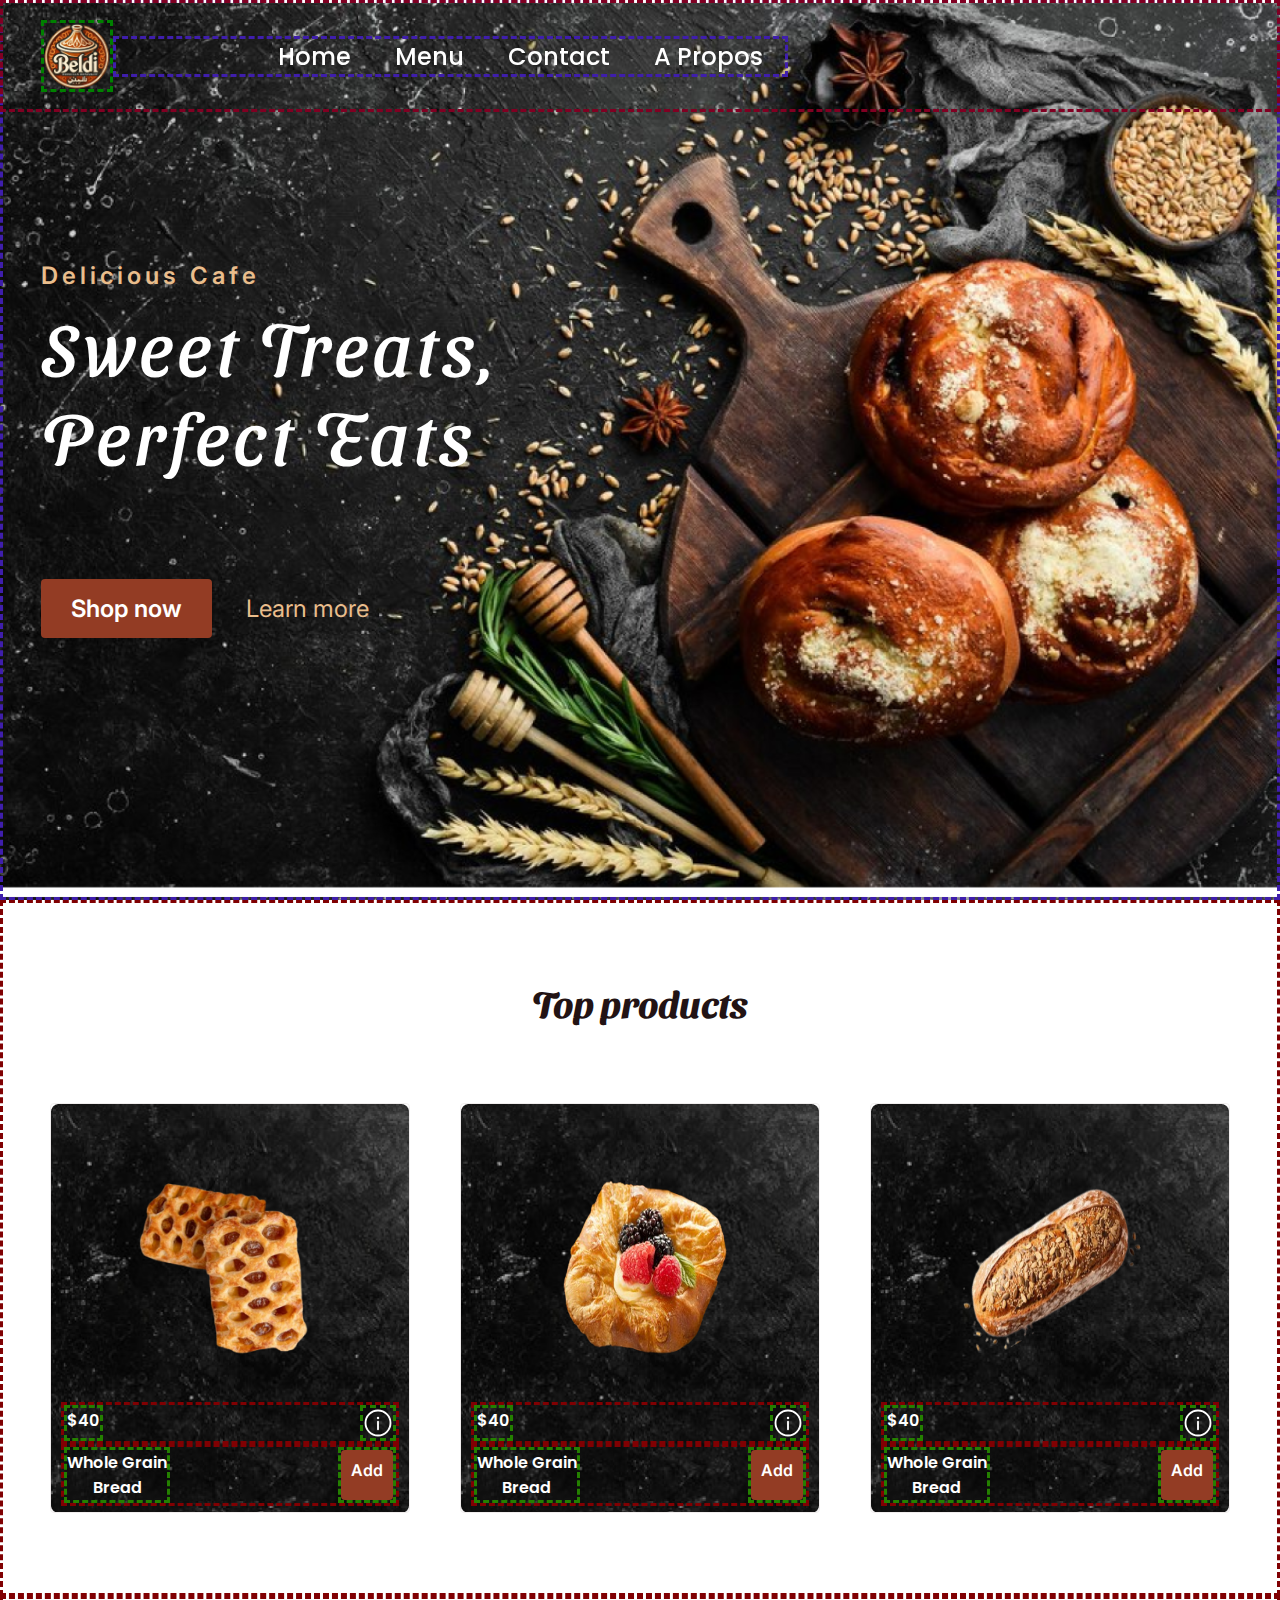
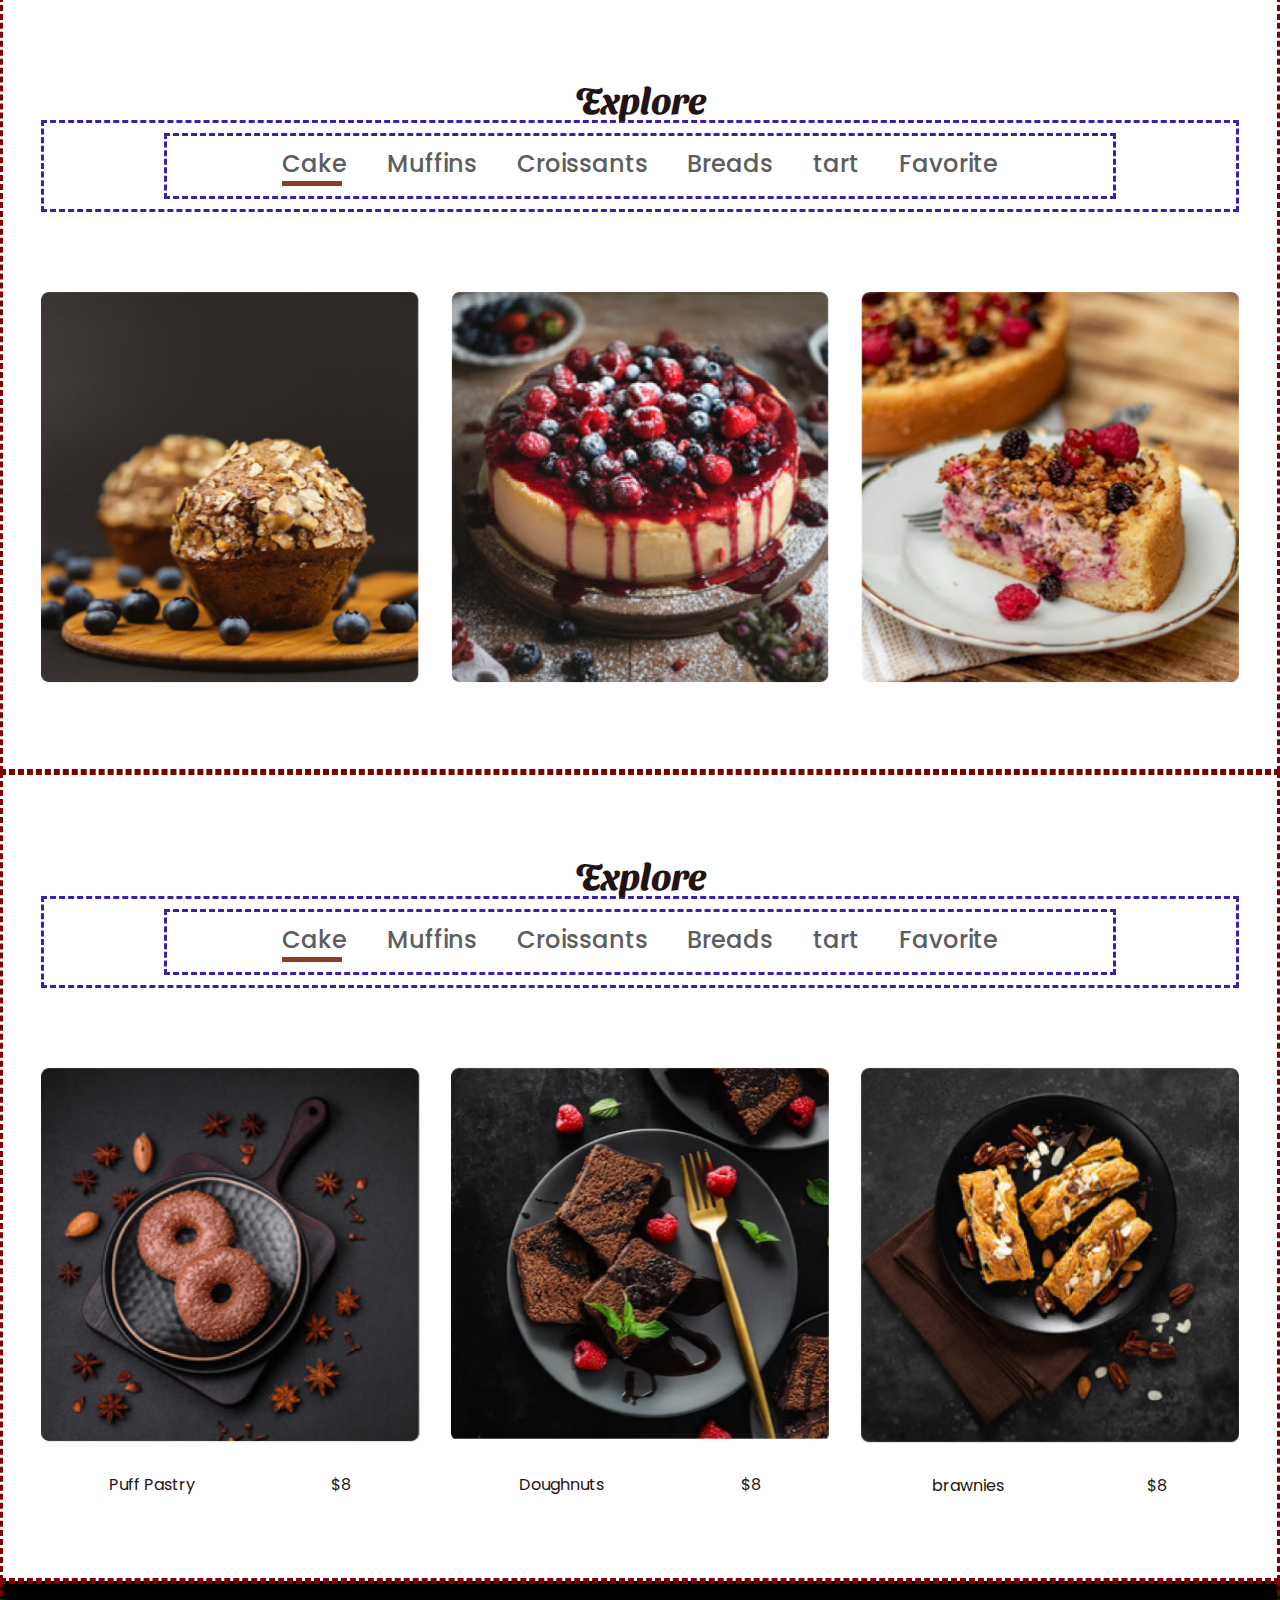
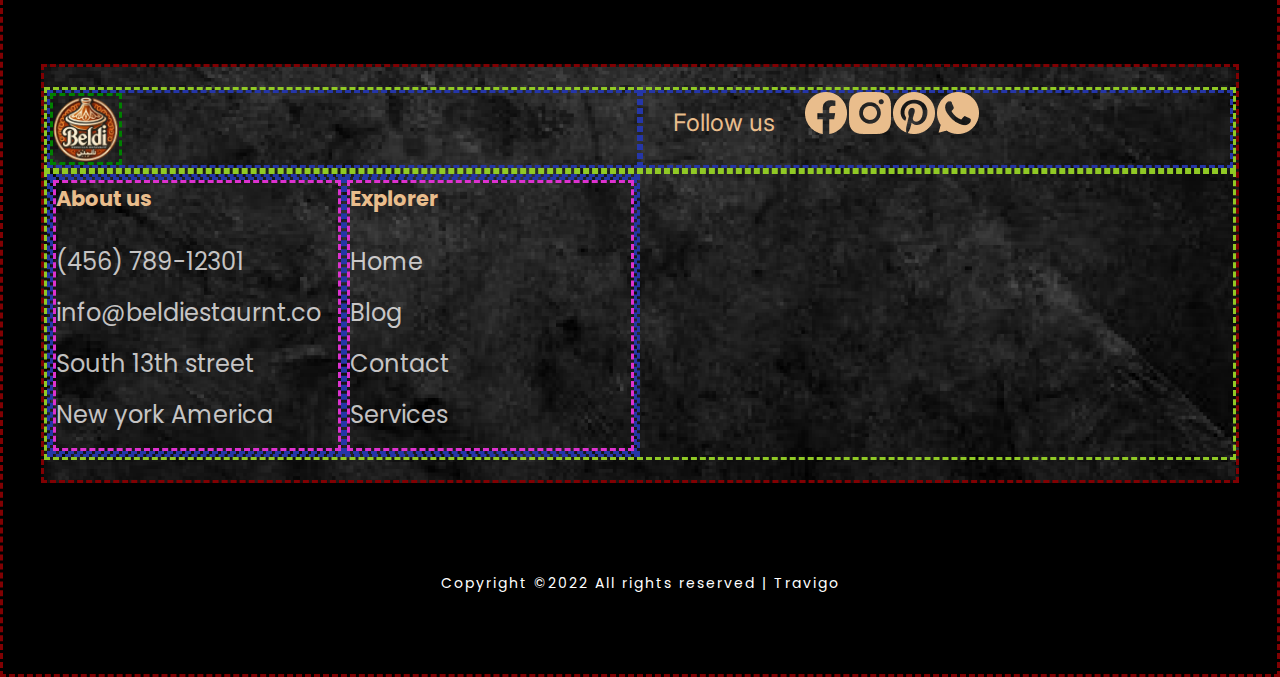
==== index.html @ 4e2f0ede "home" ====
<!DOCTYPE html>
<html>
  <head>
    <meta charset="utf-8" />
    <!-- SEO Ajout Meta description qui permet aux moteurs de recherche de comprendre de quoi parle al page , et egalement il peut inciter l user a acceder au site car la descripttion s affiche sous le titre -->
    <meta
      name="description"
      content="Voyages pas chers, offres irrésistibles !"
    />

    <meta name="viewport" content="width=device-width, initial-scale=1" />
    <title>beldi</title>
    <link rel="stylesheet" type="text/css" href="css/style.css" />

    <link
      rel="stylesheet"
      href="https://unpkg.com/boxicons@latest/css/boxicons.min.css"
    />

    <link rel="preconnect" href="https://fonts.googleapis.com" />
    <link rel="preconnect" href="https://fonts.gstatic.com" crossorigin />
    <link
      href="https://fonts.googleapis.com/css2?family=Paytone+One&family=Poppins:wght@100;200;300;400;500;600;700;800;900&display=swap"
      rel="stylesheet"
    />
    <link
      href="https://fonts.googleapis.com/css2?family=Sansita+Swashed:wght@400;500;600;700&display=swap"
      rel="stylesheet"
    />
    <link
      href="https://fonts.googleapis.com/css2?family=Inter:wght@100;200;300;400;500;600;700;800;900&display=swap"
      rel="stylesheet"
    />
  </head>
  <body>
    <!--header--->
    <header>
      <img class="logo" src="img/logo.png" alt="Logo" />

      <!--<div class="bx bx-menu" id="menu-icon"></div>-->

      <ul class="navbar">
        <li><a href="index.html" title="Return to the homepage">Home</a></li>
        <!--seo / ajouter des titres aux lignes--->
        <li><a href="menu.html" title="menu">Menu</a></li>
        <li><a href="contact.html" title="about us ">Contact</a></li>
        <li><a href="propos.html" title="contact us">A Propos</a></li>
      </ul>
    </header>

    <!--Home section--->
    <section class="home" id="home">
      <div class="home-text">
        <p class="sur-titre">Delicious Cafe</p>
        <h1>
          Sweet Treats,<br />
          Perfect Eats
        </h1>
        <a href="#" class="home-btn">Shop now</a>
        <a href="#" class="home-link">Learn more</a>
      </div>
    </section>

    <!--container--->
    <section class="container">
      <div class="title">
        <h2>Top products</h2>
      </div>

      <div class="row-items">
        <div class="container-box">
          <div class="container-img">
            <img src="img/p1.png" />
          </div>
          <div class="flex-container">
            <div class="flex-item">$40</div>
            <div class="flex-item">
              <svg
                viewBox="0 0 24 24"
                width="30"
                height="30"
                fill="none"
                xmlns="http://www.w3.org/2000/svg"
              >
                <g id="SVGRepo_iconCarrier">
                  <circle
                    cx="12"
                    cy="12"
                    r="10"
                    stroke="#ffffff"
                    stroke-width="1.5"
                  ></circle>
                  <path
                    d="M12 17V11"
                    stroke="#ffffff"
                    stroke-width="1.5"
                    stroke-linecap="round"
                  ></path>
                  <circle
                    cx="1"
                    cy="1"
                    r="1"
                    transform="matrix(1 0 0 -1 11 9)"
                    fill="#ffffff"
                  ></circle>
                </g>
              </svg>
            </div>
          </div>
          <div class="flex-container">
            <div class="flex-item">
              Whole Grain<br />
              Bread
            </div>
            <div class="flex-item"><a href="#" class="home-btn">Add</a></div>
          </div>
        </div>

        <div class="container-box">
          <div class="container-img">
            <img src="img/p2.png" />
          </div>
          <div class="flex-container">
            <div class="flex-item">$40</div>
            <div class="flex-item">
              <svg
                viewBox="0 0 24 24"
                width="30"
                height="30"
                fill="none"
                xmlns="http://www.w3.org/2000/svg"
              >
                <g id="SVGRepo_iconCarrier">
                  <circle
                    cx="12"
                    cy="12"
                    r="10"
                    stroke="#ffffff"
                    stroke-width="1.5"
                  ></circle>
                  <path
                    d="M12 17V11"
                    stroke="#ffffff"
                    stroke-width="1.5"
                    stroke-linecap="round"
                  ></path>
                  <circle
                    cx="1"
                    cy="1"
                    r="1"
                    transform="matrix(1 0 0 -1 11 9)"
                    fill="#ffffff"
                  ></circle>
                </g>
              </svg>
            </div>
          </div>
          <div class="flex-container">
            <div class="flex-item">
              Whole Grain<br />
              Bread
            </div>
            <div class="flex-item"><a href="#" class="home-btn">Add</a></div>
          </div>
        </div>

        <div class="container-box">
          <div class="container-img">
            <img src="img/p3.png" />
          </div>
          <div class="flex-container">
            <div class="flex-item">$40</div>
            <div class="flex-item">
              <svg
                viewBox="0 0 24 24"
                width="30"
                height="30"
                fill="none"
                xmlns="http://www.w3.org/2000/svg"
              >
                <g id="SVGRepo_iconCarrier">
                  <circle
                    cx="12"
                    cy="12"
                    r="10"
                    stroke="#ffffff"
                    stroke-width="1.5"
                  ></circle>
                  <path
                    d="M12 17V11"
                    stroke="#ffffff"
                    stroke-width="1.5"
                    stroke-linecap="round"
                  ></path>
                  <circle
                    cx="1"
                    cy="1"
                    r="1"
                    transform="matrix(1 0 0 -1 11 9)"
                    fill="#ffffff"
                  ></circle>
                </g>
              </svg>
            </div>
          </div>
          <div class="flex-container">
            <div class="flex-item">
              Whole Grain<br />
              Bread
            </div>
            <div class="flex-item"><a href="#" class="home-btn">Add</a></div>
          </div>
        </div>
      </div>
    </section>
    <!------------------------- explorer ------------------------------------>
    <section class="container">
      <div class="title">
        <h2>Explore</h2>
      </div>
      <nav class="second-navbar">
        <ul class="second-navbar">
          <li><a href="#">Cake</a></li>
          <li><a href="#">Muffins</a></li>
          <li><a href="#">Croissants</a></li>
          <li><a href="#">Breads</a></li>
          <li><a href="#">tart</a></li>
          <li><a href="#">Favorite</a></li>
        </ul>
      </nav>
      <div class="package-content">
        <div class="thum">
          <img src="img/exp1.png" />
        </div>
        <div class="thum">
          <img src="img/exp2.png" />
        </div>
        <div class="thum">
          <img src="img/exp3.png" />
        </div>
      </div>
    </section>
    <!------------------------- feature ------------------------------------>
    <section class="container">
      <div class="title">
        <h2>Explore</h2>
      </div>
      <nav class="second-navbar">
        <ul class="second-navbar">
          <li><a href="#">Cake</a></li>
          <li><a href="#">Muffins</a></li>
          <li><a href="#">Croissants</a></li>
          <li><a href="#">Breads</a></li>
          <li><a href="#">tart</a></li>
          <li><a href="#">Favorite</a></li>
        </ul>
      </nav>
      <div class="package-content">
        <div class="box">
          <div class="thum">
            <img src="img/f1.png" />
          </div>
          <div class="dest-content">
            <p>Puff Pastry</p>
            <p>$8</p>
          </div>
        </div>
        <div class="box">
          <div class="thum">
            <img src="img/f2.png" />
          </div>
          <div class="dest-content">
            <p>Doughnuts</p>
            <p>$8</p>
          </div>
        </div>
        <div class="box">
          <div class="thum">
            <img src="img/f3.png" />
          </div>
          <div class="dest-content">
            <p>brawnies</p>
            <p>$8</p>
          </div>
        </div>
      </div>
    </section>

    <!--footer--->
    <section id="contact">
      <div class="footer">
        <div class="footer1">
          <div class="footer1item">
            <img class="logo" src="img/logo.png" alt="Logo" />
          </div>
          <div class="footer1item">
			<a href="#" class="home-link">Follow us</a>
              <div class="social">
				<a href="#"><img class="iconS" src="img/s1.png" alt="Logo" /></a>
				<a href="#"><img class="iconS" src="img/s2.png" alt="Logo" /></a>
				<a href="#"><img class="iconS" src="img/s3.png" alt="Logo" /></a>
				<a href="#"><img class="iconS" src="img/s4.png" alt="Logo" /></a>
              </div>
           
          </div>
        </div>
        <div class="footer1">
          <div class="footer1item">
            <div class="footer1item">
                <div class="list">
					<h4>About us</h4>
					<ul>
					  <li><a href="#">(456) 789-12301</a></li>
					  <li><a href="#">info@beldiestaurnt.co</a></li>
					  <li><a href="#">South 13th street</a></li>
					  <li><a href="#">New york America</a></li>
					</ul>
				</div>
            </div>
            <div class="footer1item">
              <div class="list">
                <h4>Explorer</h4>
                <ul>
                  <li><a href="#">Home</a></li>
                  <li><a href="#">Blog</a></li>
                  <li><a href="#">Contact</a></li>
                  <li><a href="#">Services</a></li>
                </ul>
              </div>
            </div>
          </div>
        </div>
      </div>

      <div class="end-text">
        <p>Copyright ©2022 All rights reserved | Travigo</p>
      </div>
    </section>

    <!--link to js--->
    <script type="text/javascript" src="js/script.js"></script>
  </body>
</html>
---- css/style.css ----
*{
	padding: 0;
	margin: 0;
	box-sizing: border-box;
	font-family: 'Poppins', sans-serif;
	text-decoration: none;
	list-style: none;
	scroll-behavior: smooth;
}
:root{
	--bg-color: #fff;
	--text-color: #221314;
	--second-color:#933C24;
	--thired-color:#E9BD8C ; 
	--fourthed-color : #5D5D5D ; 
	--main-color: #000000;
	--big-font: 6rem;
	--h2-font: 4rem;
	--h2-font-family : 'Sansita Swashed', cursive; ;
	--h2-font-color :var(--text-color);
	--p-font: 1.1rem;
}
body{
	background: var(--bg-color);
	color: var(--text-color);
}

header{
	position: fixed;
	top: 0;
	right: 0;
	width: 100%;
	z-index: 1000;
	display: flex;
	align-items: center;
   /* background-color: var(--main-color);*/
	/*padding: 30px 18%;*/ /**change */
	padding: 20px 10%;
	transition: ease .40s;
    border: medium dashed rgb(128, 0, 34);
}
.logo {
	height: 72px;
	width: 72px;
    border: medium dashed green;
}
.navbar{
	display: flex;
	padding-left: 140px;
    border: medium dashed rgb(63, 30, 172);
}
.navbar a{
	color: var(--bg-color);
	font-size: 24px;
	font-weight: 500;
	padding: 10px 22px;
	border-radius: 4px;
	transition: ease .40s;
}
.navbar a:hover{
	background-color:var(--thired-color);
	color: var(--text-color);
	box-shadow: 5px 10px 30px rgb(85 85 85 / 20%);
	border-radius: 4px;
}
#menu-icon{
	color: var(--bg-color);
	font-size: 35px;
	z-index: 10001;
	cursor: pointer;
	display: none;
}
/*******************************************/
section{
	padding: 80px 10%;
    border: medium dashed rgb(128, 0, 2);
}
.home{
	position: relative;
	width: 100%;
	height: 100vh;
	background: url(../img/background.png);
	background-size: cover;
	background-position: center;
	display: grid;
	grid-template-columns: repeat(1, 1fr);
	align-items: center;
	border: medium dashed rgb(63, 30, 172);
}

.home-text h1{
	font-size: 74px;
	line-height: 1.2;
	color: var(--bg-color);
	font-family: 'Sansita Swashed', cursive;
    font-weight: 400; /* Regular *//**/
	letter-spacing: 4px;
	margin-bottom: 100px;
}

.home-text p{
	font-size: 24px;
	line-height: 1.2;
	color:var(--thired-color);
	font-weight: 600;  /* Semi Bold */
	font-family: 'Inter', sans-serif;/**/
	letter-spacing: 4px;
	margin-bottom: 10px;
}
.home-btn{
	display: inline-block;
	background:var(--second-color);
	color: var(--bg-color);
	font-family: 'Inter', sans-serif;/**/
	border-radius: 4px;
	padding: 10px 10px;
	font-size: 1rem;
	transition: ease .40s;
}
.home-text .home-btn {
	padding: 15px 30px;
	font-size: 24px;
	font-weight: 600;  /* Semi Bold */
     }

.home-btn:hover{
	background: var(--bg-color);
	transform: scale(1.1);
}


.home-link
{	display: inline-block;
	font-size: 24px;
	padding: 15px 30px;
	color:var(--thired-color);
	font-family: 'Inter', sans-serif;/**/
	border-radius: 4px;
	transition: ease .40s;}




header.sticky{
	background: var(--bg-color);
	/*padding: 10px 18%;*/
	box-shadow: rgba(33,35,38, 0.1) 0px 10px 10px -10px;
}
.sticky .logo{
	color: var(--text-color);
}
.sticky .navbar a{
	color: var(--text-color);
} 



.row-items{
	display: grid;
	grid-template-columns: repeat(auto-fit, minmax(250px, auto));
	grid-gap: 2rem;
	align-items: center;
	text-align: center;
	justify-content: space-around;
	margin-top: 5rem;
}
/*************************************************    contenu menu  ***********************/




.container-box {
    /*background: var(--bg-color);*/
	height:410px ;
	width: 360px;
    background: url(../img/bgproduct.png);
    background-repeat: no-repeat; 
    background-size: cover; 
    border: 1px solid #f0eded;
    padding: 50px 10px;
    border-radius: 4px;
    transition: all 1s ease 0s;
    cursor: pointer;
}


.container-img img{
	height: 226px;
	width: 223px;
	padding: 15px;
	margin-bottom: 15px;
	cursor: pointer;
}




.flex-container {
    display: flex;
    flex-wrap: wrap;
	flex-direction: row;
    justify-content: space-between;
    align-content: space-between;  
	border: medium dashed rgb(128, 0, 2);
}

.flex-item {
    display: flex;
	color: #fff;
	font-size: 24;
	font-weight: 600;
	border: medium dashed rgb(36, 128, 0);
}



/***************************   nav bar 2   menu */

.second-navbar{
	display: flex;
	width: 100%;
    border: medium dashed rgb(63, 30, 172);
	justify-content: space-around;
	padding: 10px 10%;
}
.second-navbar a{
	color: var(--fourthed-color) ;
	font-size: 24px;
	font-weight: 500;
	/*padding: 10px 22px;*/

	transition: ease .40s;
}
.second-navbar a:hover{
	color: var(--text-color);
	box-shadow: 5px 10px 30px rgb(85 85 85 / 20%);
	border-radius: 4px;
}

.second-navbar ul li:first-child::after {
    content: " ";
    width: 60px;
    height: 5px;
    background-color: #933C24;
    display: block;
	justify-content: center;

}


.package-content{

	display: grid;
	grid-template-columns: repeat(auto-fit, minmax(200px, auto));
	grid-gap: 2rem;
	align-items: center;
	margin-top: 5rem;
	
}


















.container-box p {
	font-size: 15px;
	color: var(--second-color);
	line-height: 2;
}
.container-box:hover{
	box-shadow: 5px 30px 56.1276px rgb(55 55 55 / 12%);
	border: 1px solid transparent;
	transform: translateY(-3px);
}

.title{
	text-align: center;
	line-height: 1.2;
	font-size: var(--h2-font);
	font-family: var(--h2-font-family);
	line-height: 1.1;
	color: var(--h2-font-color);
}
.title h2{

	font-size: var(--h2-font);
	font-family: var(--h2-font-family);
	line-height: 1.1;

}



.thum{
	position: relative;
	transition: all .3s cubic-bezier(.445,.05,.55,.95);
	will-change: filter;
	cursor: pointer;
}
.thum img{
	width: 100%;
	height: auto;
}
.thum h3{
	position: absolute;
	font-size: 30px;
	font-weight: 600;
	text-align: right;
	color: var(--bg-color);
	top: 36px;
	right: 40px;
}
.dest-content{
	display: flex;
	align-items: center;
	justify-content: space-around;
	padding-top: 24px;
}


.location p{
	font-size: 32px;
	font-weight: 600;
	margin-bottom: 8px;
}
.thum:hover{
	filter: brightness(100%) hue-rotate(45deg);
	transform: scale(1.04);
}

.destination-content{
	display: grid;
	grid-template-columns: repeat(auto-fit, minmax(340px, auto));
	grid-gap: 2rem;
	align-items: center;
	margin-top: 5rem;
}
.col-content, .blog-content{
	position: relative;
}
.col-content img, .blog-content img{
	width: 100%;
	height: 500px;
	object-fit: cover;
	border-radius: 15px;
	filter: brightness(80%);
	transition: all .3s cubic-bezier(.495,.05,.55,.95);
	will-change: filter;
}
.col-content h5{
	position: absolute;
	font-size: 22px;
	font-weight: 500;
	color: var(--bg-color);
	left: 15px;
	bottom: 60px;
}
.blog-content h5{
	position: absolute;
	font-size: 22px;
	font-weight: 500;
	color: var(--bg-color);
	left: 15px;
	bottom: 100px;
}

.col-content p, .blog-content p{
	position: absolute;
	font-size: 15px;
	color: var(--bg-color);
	left: 15px;
	bottom: 30px;
	letter-spacing: 2px;
}
.col-content img:hover{
	filter: brightness(100%) hue-rotate(45deg);
	transform: scale(1.04);
	cursor: pointer;
}
.blog-content img:hover{
	-webkit-filter: brightness(30%);
    -webkit-transition: all 1s ease;
    -moz-transition: all 1s ease;
    -o-transition: all 1s ease;
    -ms-transition: all 1s ease;
    transition: all 1s ease;
	cursor: pointer;
}
/********************************************************************/
.newsletter{
	display: flex;
	flex-wrap: wrap;
	align-items: center;
	justify-content: space-between;
	grid-gap: 3rem;
}
.news-text h2{
	font-size: var(--h2-font);
	margin-bottom: 5px;
}
.news-text p{
	font-size: var(--p-font);
	color: var(--second-color);
	line-height: 30px;
}
.newsletter form{
	max-width: 100%;
	width: 450px;
	position: relative;
}
.newsletter form input:first-child{
	display: inline-block;
	width: 100%;
	padding: 20px 150px 20px 30px;
	box-shadow: 5px 10px 30px rgb(85 85 85 / 20%);
	outline: none;
	border: none;
	border-radius: 15px;
}
.newsletter form input:last-child{
	display: inline-block;
	position: absolute;
	outline: none;
	border: none;
	padding: 14px 30px;
	border-radius: 15px;
	background: var(--main-color);
	color: var(--bg-color);
	top: 6px;
	right: 6px;
	cursor: pointer;
}

#contact{
	background: var(--main-color);
}

/*********************** footer *****************/
.main{
	display: flex;
	flex-wrap: wrap;
	border: medium dashed rgb(43, 128, 0);
}

.footer{
	padding: 20px 0;
	background: url(../img/footer.png);
	border: medium dashed rgb(128, 0, 2);
}
.footer1{
	display: flex;
	flex-wrap: wrap;
	justify-content: start;
	border: medium dashed rgb(144, 201, 37);
}
.footer1item{
	display: flex;
	width: 50%;
	flex-wrap: wrap;
	border: medium dashed rgb(37, 54, 167);
	
}

.list{
	width: 100%;
	border: medium dashed rgb(221, 49, 207);
}
.list h4{
	font-size: 21px;
	color: var(--thired-color);
	margin-bottom: 30px;
	position: relative;
}

.list ul li:not(last-child) {
	margin-bottom: 16px;
}
.list ul li a{
	color: #fffdfdbf;
	font-size: var(--p-font);
	display: block;
	transition: .3s;
	font-size: 24px;
	font-weight: 400; 

}
.list ul li a:hover{
	color: var(--bg-color);
	transform: translateX(14px);
}
.social a{
	height: 40px;
	width: 40px;
	display: inline-flex;
	align-items: center;
	justify-content: space-between;
	align-items: space-around;
	font-size: 21px;
	border-radius: 15px;
	transition: .3s;
	
}
.list .social a:hover{
	transform: scale(1.1);
}
.end-text{
	text-align: center;
	padding-top: 90px;
}
.end-text p{
	color: var(--bg-color);
	font-size: 14px;
	letter-spacing: 2px;
}

@media (max-width: 1400px){
	header{
		padding: 17px 3%;
		transition: .2s;
	}
	header.sticky{
		padding: 10px 3%;
		transition: .2s;
	}
	section{
		padding: 80px 3%;
		transition: .2s;
	}
	:root{
	  --big-font: 4.5rem;
	  --h2-font: 2.3rem;
	  --p-font: 1rem;
	  transition: .2s;
	}
}

@media (max-width: 1040px){
	#menu-icon{
		display: block;
	}
	.stick #menu-icon{
		color: var(--text-color);
	}
	.home{
		height: 88vh;
	}
	.navbar{
		position: absolute;
		top: 0;
		right: -100%;
		width: 270px;
		height: 120vh;
		background: #1067cc;
		display: flex;
		flex-direction: column;
		align-items: center;
		padding: 150px 30px;
		transition: 0.5s all;
	}
	.navbar a{
		display: block;
		margin: 1.2rem 0;
	}
	.sticky .navbar a{
		color: var(--bg-color);
	}
	.navbar a:hover{
		color: var(--text-color);
	}
	.open{
		right: 0;
	}
	.list{
		width: 50%;
		margin-bottom: 12px;
	}
}

@media (max-width: 575px){
	.list{
		width: 100%;
	}
	.newsletter form{
		width: 350px;
	}
	:root{
	  --big-font: 3.8rem;
	  --h2-font: 1.8rem;
	  transition: .2s;
	}
	.text{
		text-align: center;
		
	}
	.home{
		height: 85vh;
		transition: .2s;
	}
}
/************************************************************   Modification ***********************************/

/*  formulaire */ 
.formContact {
    display: flex; 
    flex-direction: column; 
    align-items: center; 
    justify-content: center; 
    height: 100vh; 
}

form {
    display: flex;
    flex-direction: column; 
    align-items: center;
}
.formContact form input{
	display: inline-block;
	width: 100%;
	padding: 20px 150px 20px 30px;
	margin: 10px;
	box-shadow: 5px 10px 30px rgb(85 85 85 / 20%);
	outline: none;
	border: none;
	border-radius: 15px;
}
.formContact form textarea{
	display: inline-block;
	width: 100%;
	padding: 20px 150px 20px 30px;
	margin: 10px;
	box-shadow: 5px 10px 30px rgb(85 85 85 / 20%);
	outline: none;
	border: none;
	border-radius: 15px;
}
.formContact form input:last-child{

	outline: none;
	border: none;
	padding: 14px 30px;
	margin: 10px;
	border-radius: 15px;
	background: var(--main-color);
	color: var(--bg-color);
	top: 6px;
	right: 6px;
	cursor: pointer;
}


/*****************    card  *********************/

.container-card{
	display: flex;
	width: 1040px;
	justify-content: space-evenly;
	flex-wrap: wrap;
  }
  .card {
	margin: 10px;
	background-color: #fff;
	border-radius: 10px;
	box-shadow: 0 2px 20px rgba(0, 0, 0, 0.2);
	overflow: hidden;   /* le depass des bordure est cache  */
  }
  .card-header img {
	width: 100%;
	height: 200px;
	object-fit: cover; /*l image rempli la zone -- couvrir */
  }
  .card-body {
	display: flex;
	flex-direction: column;
	justify-content: center;
	align-items: flex-start;
	padding: 20px;
	min-height: 250px;
  }
  .tag {
	background: #cccccc;
	border-radius: 50px;
	font-size: 12px;
	margin: 0;
	color: #fff;
	padding: 2px 10px;
	text-transform: uppercase;
	cursor: pointer;
  }
  .tag-teal {
	background-color: #47bcd4;
  }
  .tag-purple {
	background-color: #5e76bf;
  }
  .tag-pink {
	background-color: #cd5b9f;
  }
  
  .user {
	display: flex;
	margin-top: auto;
  }
  .user img {
	border-radius: 50%;
	width: 40px;
	height: 40px;
	margin-right: 10px;
  }
  .user-info h5 {
	margin: 0;
  }
  .user-info small {
	color: #545d7a;
  }


/************************************** article *****************************/


/*.container-img img{
	padding: 15px;
	background: var(--bg-color);
	box-shadow: 5px 10px 30px rgb(85 85 85 / 20%);
	border-radius: 4px;
	margin-bottom: 15px;
	cursor: pointer;
}*/

.container-img-tip {
    display: flex;
    justify-content: center;
    overflow: hidden; 
}


.container-img-tip img {
    width: 100%;
    height: auto; 
    max-height: 300px; 
    object-fit: cover; 
    box-shadow: 5px 10px 30px rgba(85, 85, 85, 0.2);
    border-radius: 4px;
    margin-bottom: 15px;
}




.checklist li {
    color:var(--second-color); 
    margin-bottom: 10px;
}


.separator {
    width: 5cm; 
    height: 6px; 
    background-color: var(--second-color); 
    border: none;
	margin: 20px auto;
	
}

.package {
    margin-top: 40px; 
}


.star-rating {
    /*display: inline-block;*/
    margin-top: 10px;
}

.star {
    font-size: 30px;
    color: lightgray; 
}

.star.filled {
    color: gold; 
}
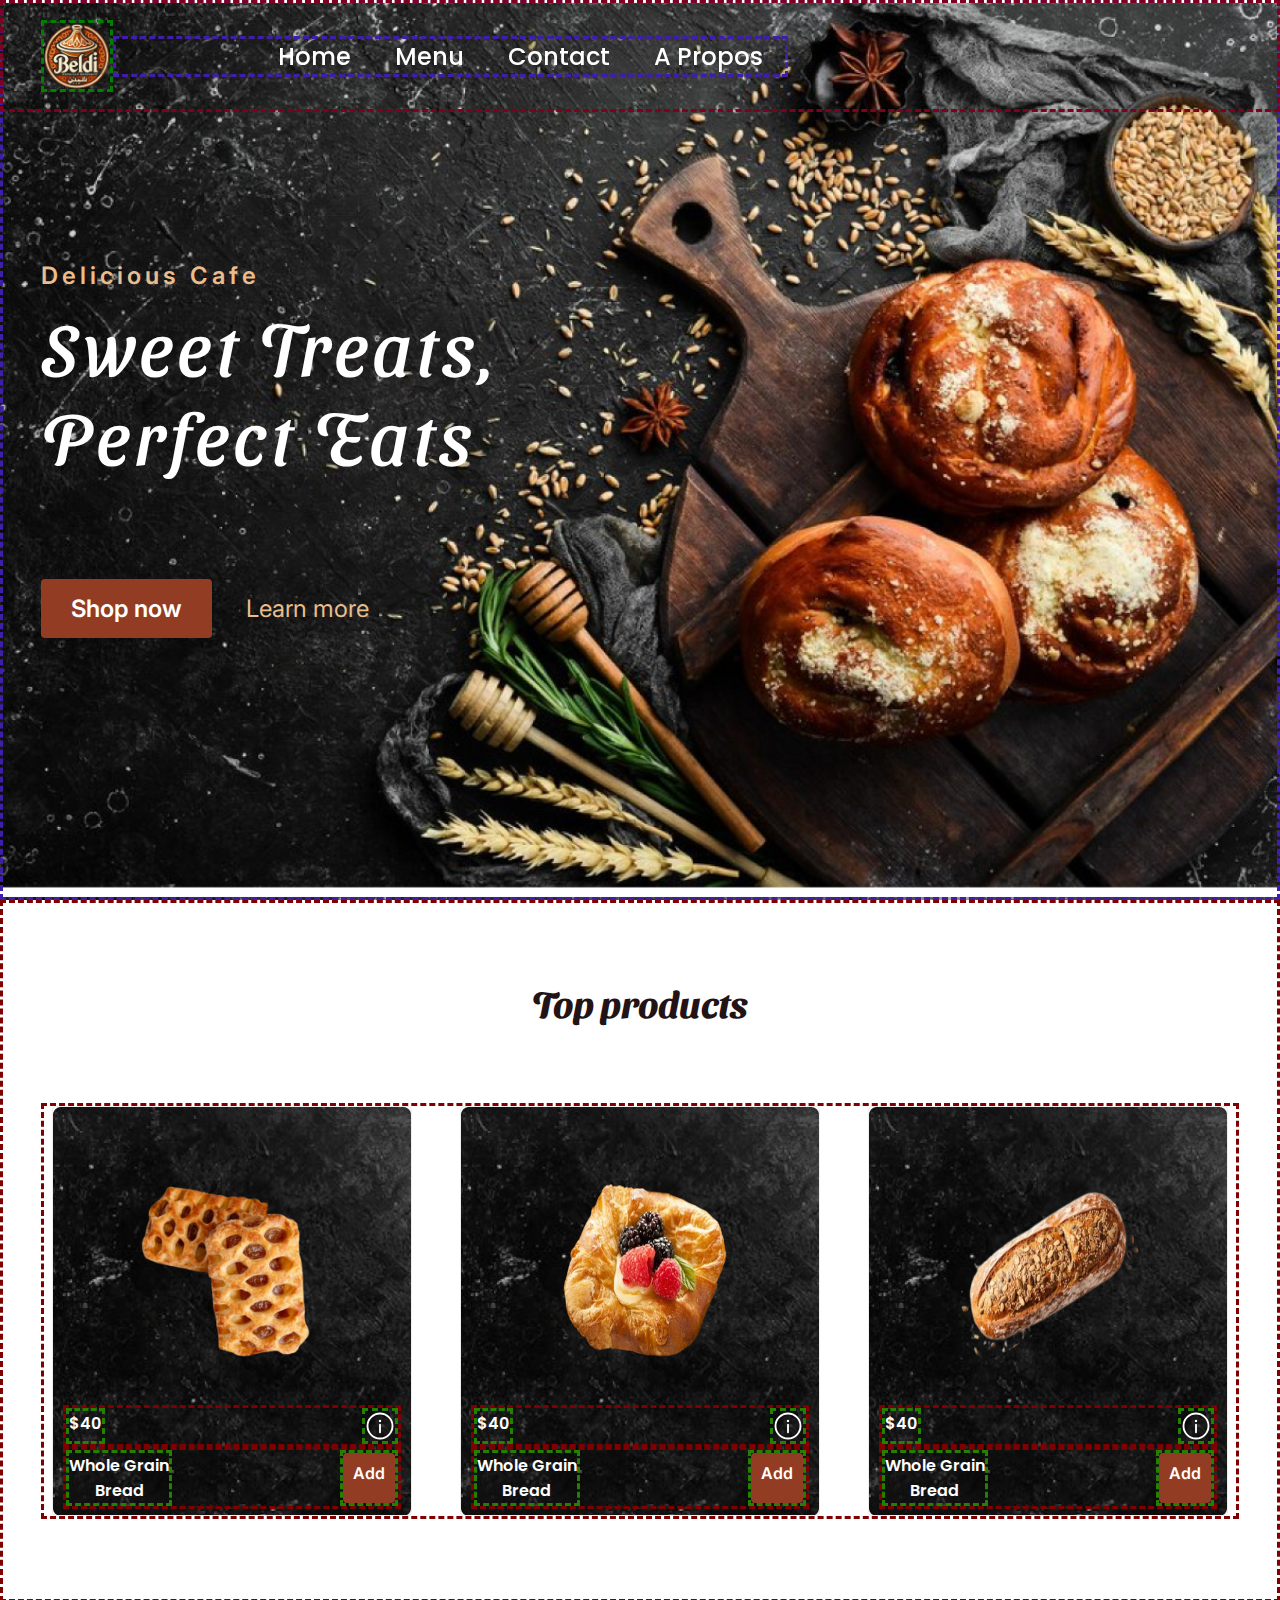
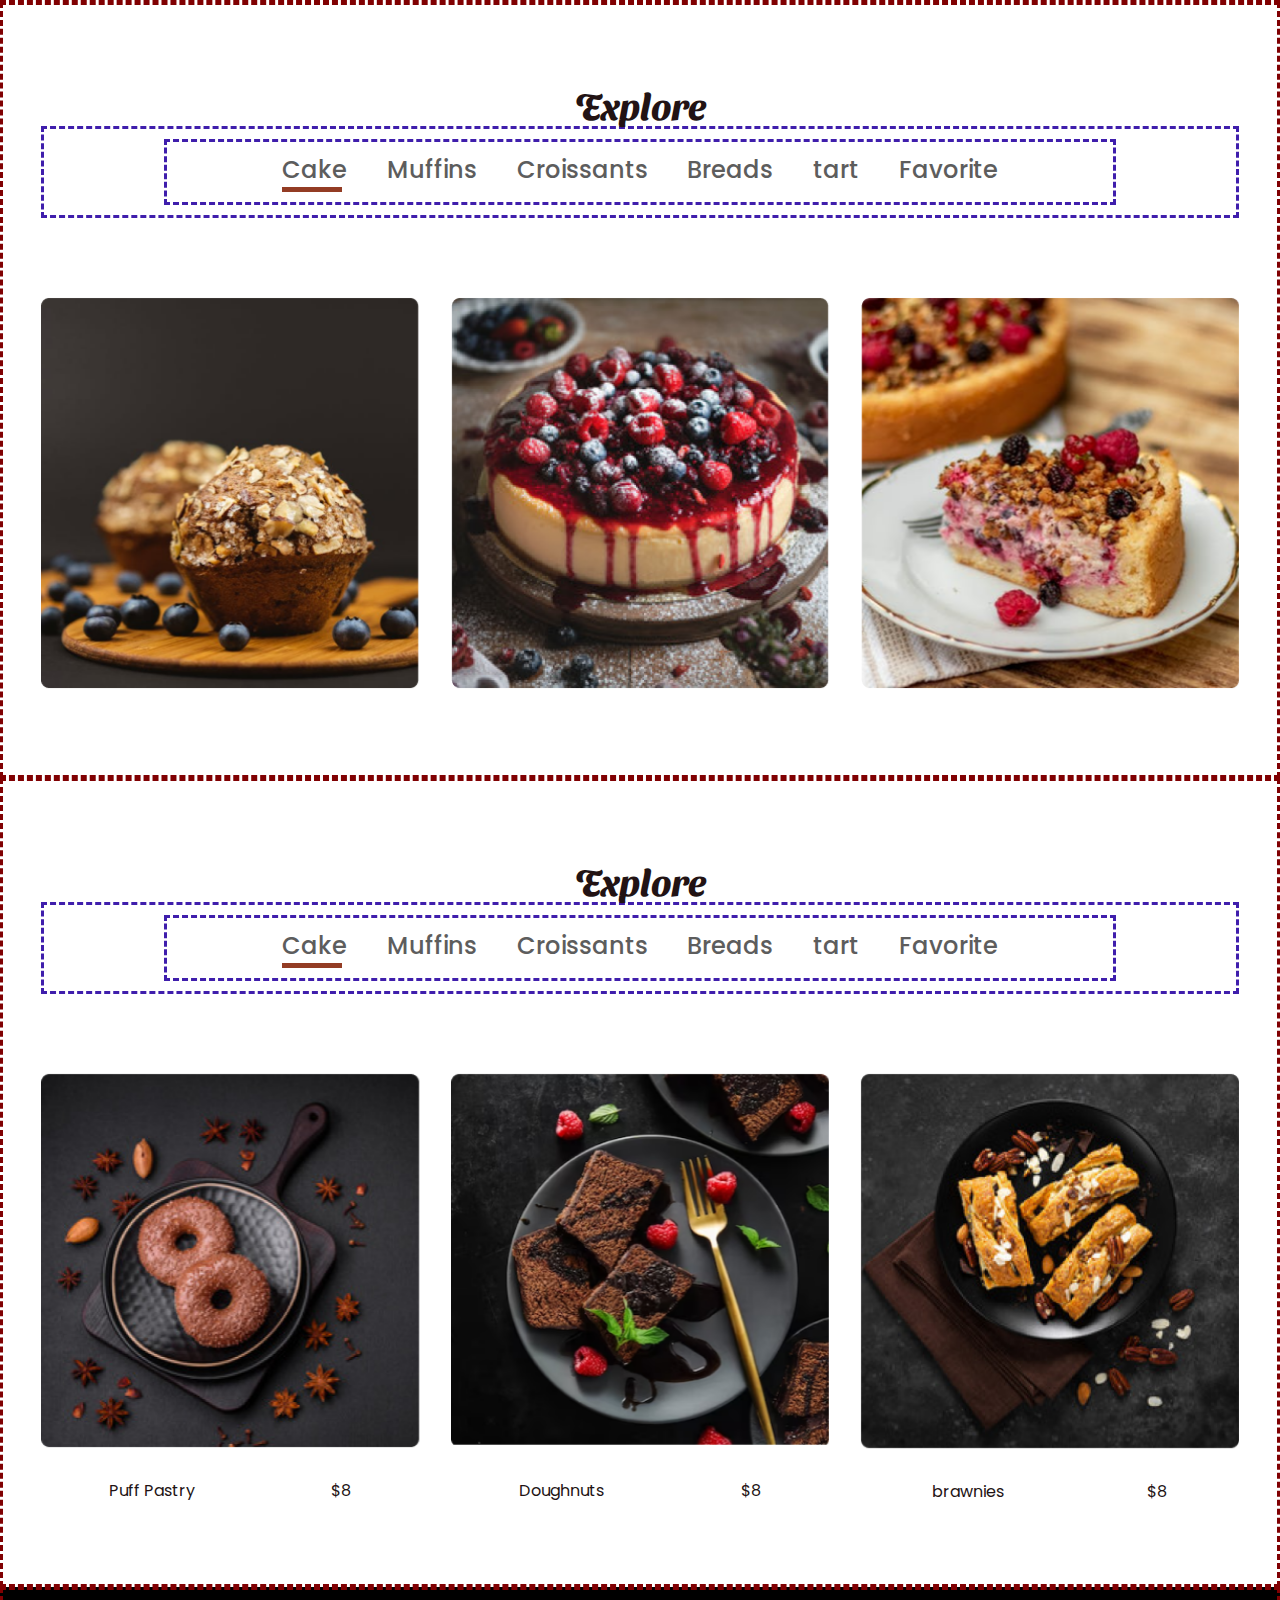
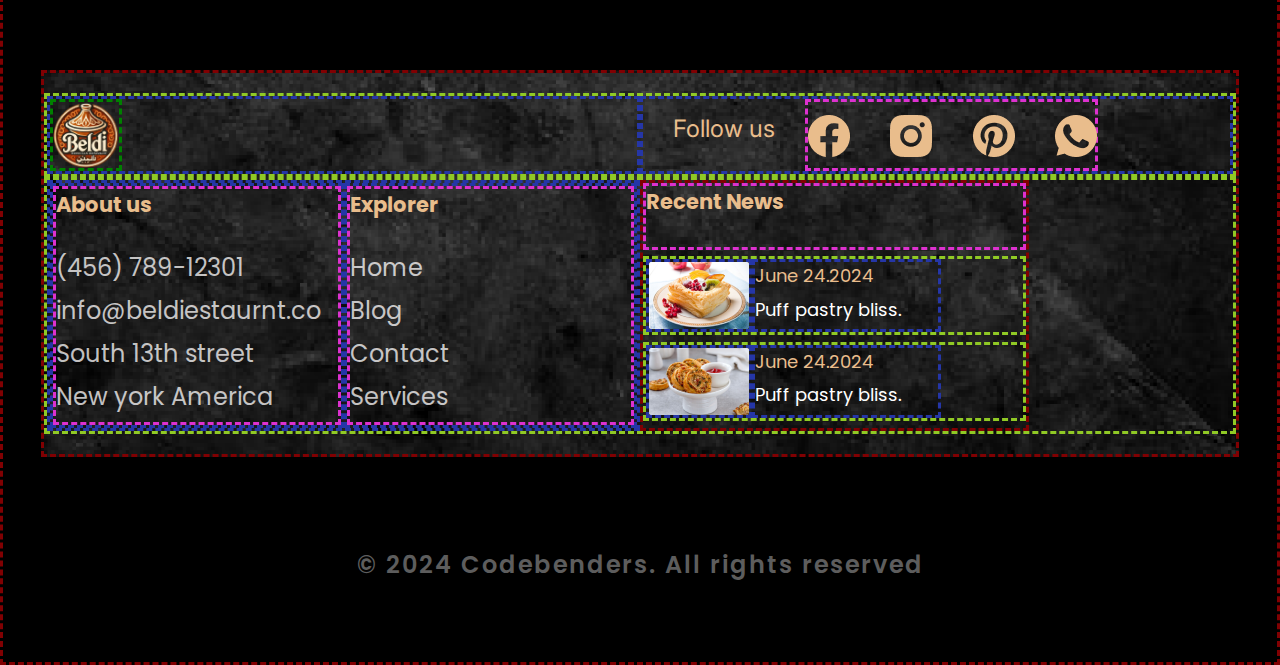
==== commit f29942df: "homefini" ====
--- a/index.html
+++ b/index.html
@@ -329,11 +329,55 @@
               </div>
             </div>
           </div>
+           
+		  
+
+
+		  <div class="row-items-start">
+
+			<div class="list">
+			  <h4>Recent News</h4>
+			</div>
+
+			<div class="footer1">
+
+				<div class="footer2item">
+					<img src="img/ft1.png" alt="">
+				</div>
+				<div class="footer1item">
+					<p class="p-small-s-color">June 24.2024</p>
+					<p class="p-small-B-color">Puff pastry bliss.</p>
+				</div>
+			</div>
+
+			<div class="footer1">
+
+				<div class="footer2item">
+					<img src="img/ft2.png" alt="">
+				</div>
+				<div class="footer1item">
+					<p class="p-small-s-color">June 24.2024</p>
+					<p class="p-small-B-color">Puff pastry bliss.</p>
+				</div>
+			</div>
+
+			
+		</div>
+
+
+
+
+
+
+
+
+
+		  
         </div>
       </div>
 
       <div class="end-text">
-        <p>Copyright ©2022 All rights reserved | Travigo</p>
+        <p>© 2024 Codebenders. All rights reserved</p>
       </div>
     </section>
 
--- a/css/style.css
+++ b/css/style.css
@@ -70,6 +70,19 @@
 	cursor: pointer;
 	display: none;
 }
+
+
+/* s > second-color */
+.p-small-s-color{
+	color:var(--thired-color); 
+	font-size: 18px;
+}
+/* s > second-color */
+.p-small-B-color{
+	color:var(--bg-color); 
+	font-size: 18px;
+}
+
 /*******************************************/
 section{
 	padding: 80px 10%;
@@ -163,7 +176,19 @@
 	text-align: center;
 	justify-content: space-around;
 	margin-top: 5rem;
-}
+	border: medium dashed rgb(128, 0, 2);
+}
+
+.row-items-start{
+	display: grid;
+	grid-template-columns: repeat(auto-fit, minmax(250px, auto));
+	align-items: start;
+	text-align:start;
+	justify-content: start;
+
+	border: medium dashed rgb(128, 0, 2);
+}
+
 /*************************************************    contenu menu  ***********************/
 
 
@@ -473,7 +498,12 @@
 	border: medium dashed rgb(37, 54, 167);
 	
 }
-
+.footer2item{
+	display: flex;
+	flex-wrap: wrap;
+	border: medium dashed rgb(37, 54, 167);
+	
+}
 .list{
 	width: 100%;
 	border: medium dashed rgb(221, 49, 207);
@@ -486,7 +516,7 @@
 }
 
 .list ul li:not(last-child) {
-	margin-bottom: 16px;
+	margin-bottom: 8px;
 }
 .list ul li a{
 	color: #fffdfdbf;
@@ -501,14 +531,16 @@
 	color: var(--bg-color);
 	transform: translateX(14px);
 }
+.social {
+	display: flex;
+	width: 50%;
+	border: medium dashed rgb(221, 49, 207);
+	justify-content: space-between;
+	align-items: center;
+}
 .social a{
 	height: 40px;
 	width: 40px;
-	display: inline-flex;
-	align-items: center;
-	justify-content: space-between;
-	align-items: space-around;
-	font-size: 21px;
 	border-radius: 15px;
 	transition: .3s;
 	
@@ -521,8 +553,9 @@
 	padding-top: 90px;
 }
 .end-text p{
-	color: var(--bg-color);
-	font-size: 14px;
+	color: var(--fourthed-color) ;
+	font-size: 24px;
+	font-weight: 600;
 	letter-spacing: 2px;
 }
 
@@ -728,37 +761,6 @@
 
 
 /************************************** article *****************************/
-
-
-/*.container-img img{
-	padding: 15px;
-	background: var(--bg-color);
-	box-shadow: 5px 10px 30px rgb(85 85 85 / 20%);
-	border-radius: 4px;
-	margin-bottom: 15px;
-	cursor: pointer;
-}*/
-
-.container-img-tip {
-    display: flex;
-    justify-content: center;
-    overflow: hidden; 
-}
-
-
-.container-img-tip img {
-    width: 100%;
-    height: auto; 
-    max-height: 300px; 
-    object-fit: cover; 
-    box-shadow: 5px 10px 30px rgba(85, 85, 85, 0.2);
-    border-radius: 4px;
-    margin-bottom: 15px;
-}
-
-
-
-
 .checklist li {
     color:var(--second-color); 
     margin-bottom: 10px;
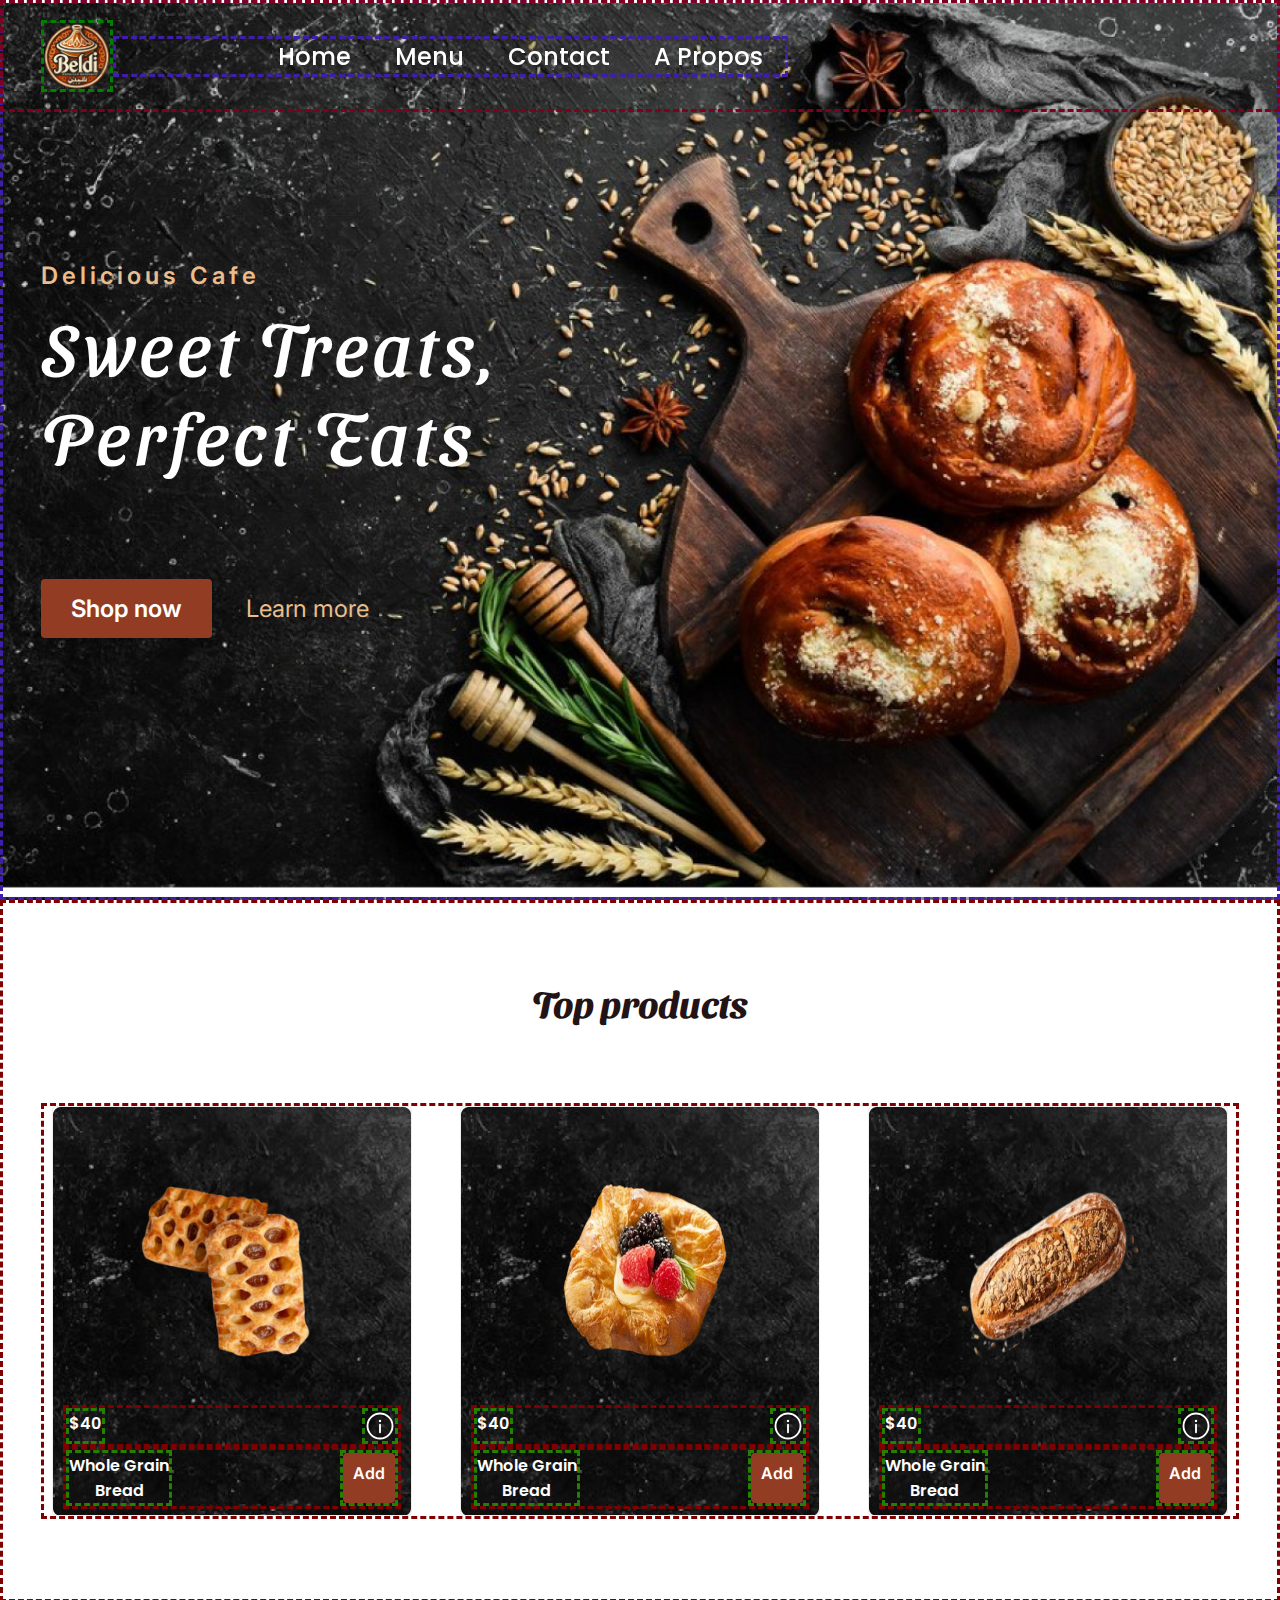
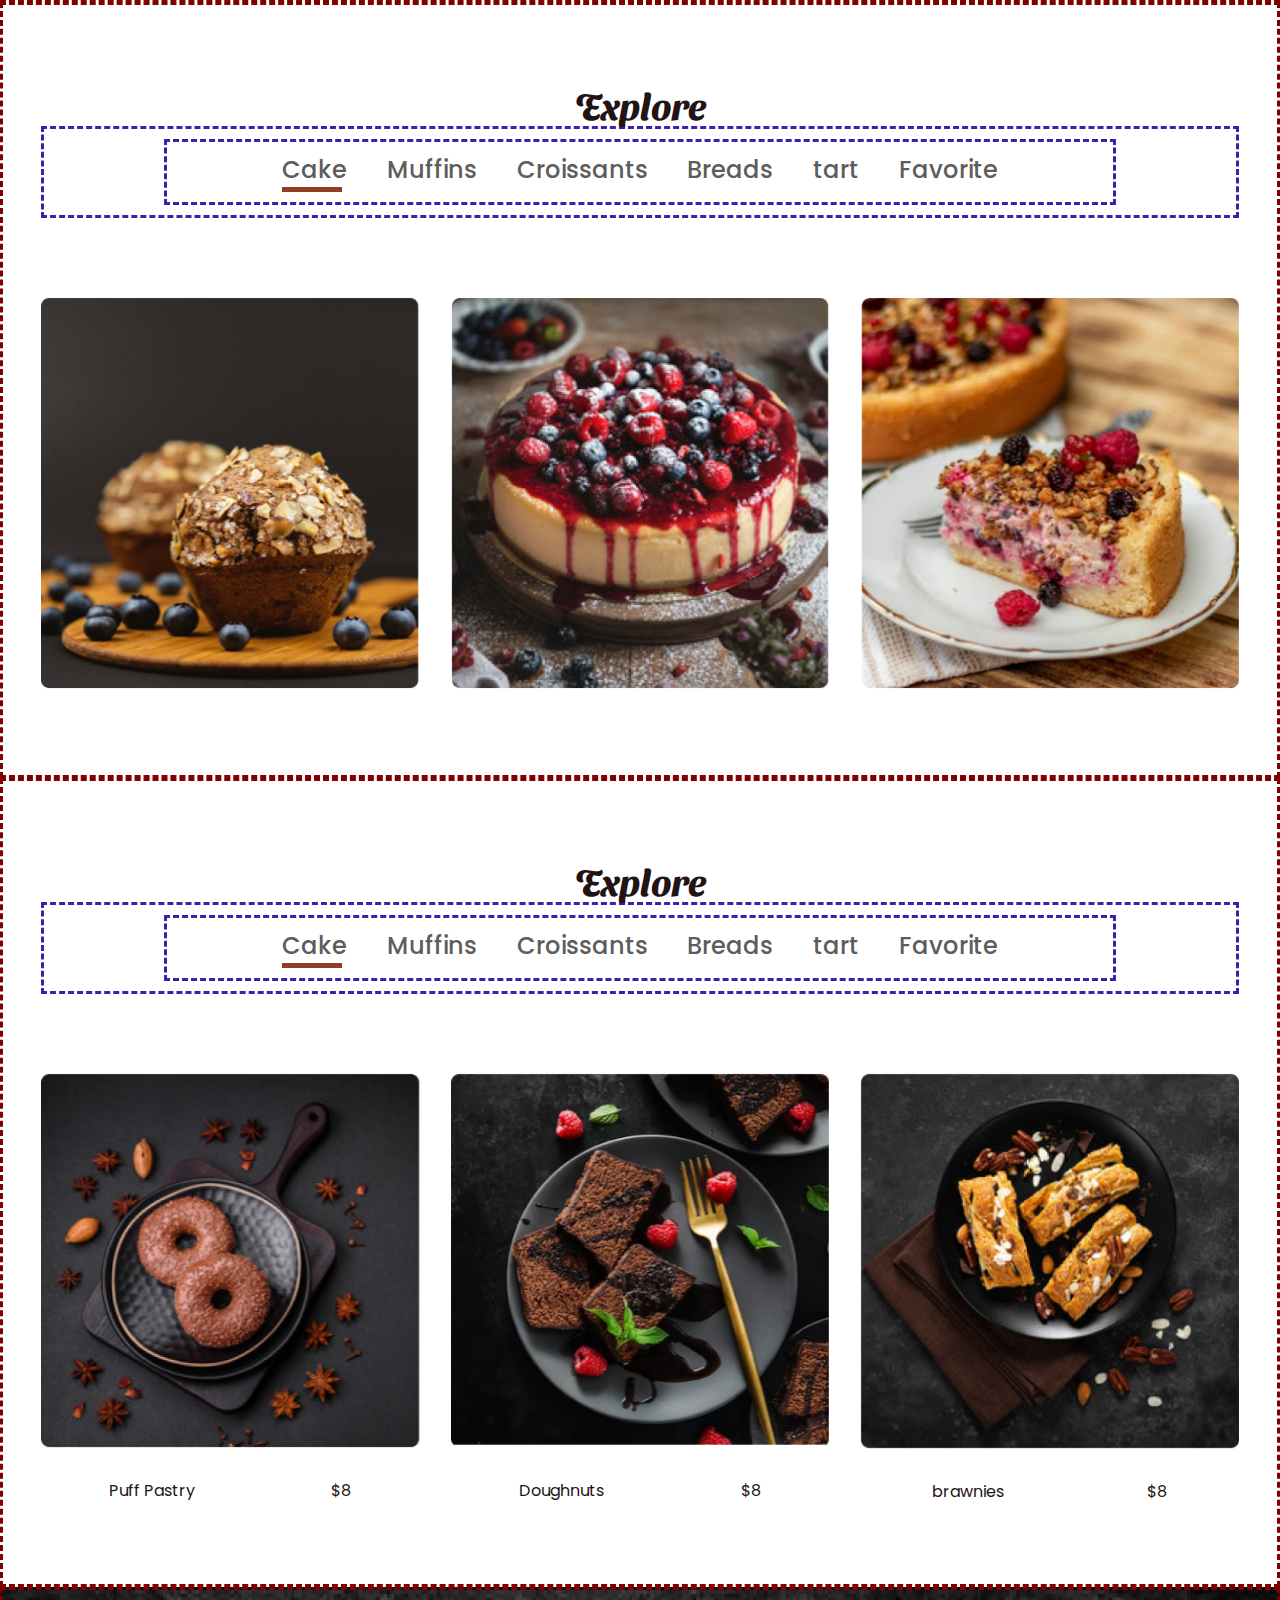
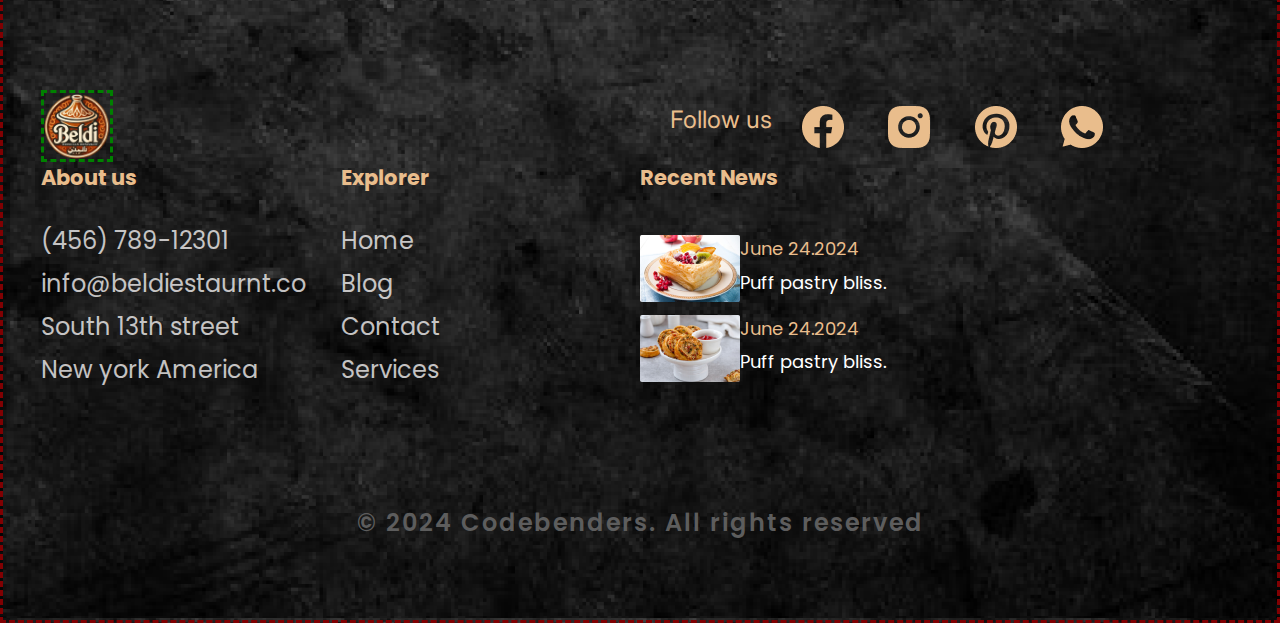
==== commit 22dd218c: "contact fini" ====
--- a/index.html
+++ b/index.html
@@ -34,11 +34,8 @@
   </head>
   <body>
     <!--header--->
-    <header>
+    <header >
       <img class="logo" src="img/logo.png" alt="Logo" />
-
-      <!--<div class="bx bx-menu" id="menu-icon"></div>-->
-
       <ul class="navbar">
         <li><a href="index.html" title="Return to the homepage">Home</a></li>
         <!--seo / ajouter des titres aux lignes--->
@@ -287,7 +284,7 @@
     </section>
 
     <!--footer--->
-    <section id="contact">
+    <section id="sectionfooter">
       <div class="footer">
         <div class="footer1">
           <div class="footer1item">
@@ -296,10 +293,10 @@
           <div class="footer1item">
 			<a href="#" class="home-link">Follow us</a>
               <div class="social">
-				<a href="#"><img class="iconS" src="img/s1.png" alt="Logo" /></a>
-				<a href="#"><img class="iconS" src="img/s2.png" alt="Logo" /></a>
-				<a href="#"><img class="iconS" src="img/s3.png" alt="Logo" /></a>
-				<a href="#"><img class="iconS" src="img/s4.png" alt="Logo" /></a>
+				<a href="#"><img class="iconS" src="img/s1.png" alt="" /></a>
+				<a href="#"><img class="iconS" src="img/s2.png" alt="" /></a>
+				<a href="#"><img class="iconS" src="img/s3.png" alt="" /></a>
+				<a href="#"><img class="iconS" src="img/s4.png" alt="" /></a>
               </div>
            
           </div>
--- a/css/style.css
+++ b/css/style.css
@@ -16,7 +16,8 @@
 	--main-color: #000000;
 	--big-font: 6rem;
 	--h2-font: 4rem;
-	--h2-font-family : 'Sansita Swashed', cursive; ;
+	--h2-font-family : 'Sansita Swashed', cursive; 
+	--font-family-second : 'Sansita Swashed', cursive; 
 	--h2-font-color :var(--text-color);
 	--p-font: 1.1rem;
 }
@@ -82,6 +83,9 @@
 	color:var(--bg-color); 
 	font-size: 18px;
 }
+.text-basic{
+	font-size: 24px;
+}
 
 /*******************************************/
 section{
@@ -92,6 +96,18 @@
 	position: relative;
 	width: 100%;
 	height: 100vh;
+	background: url(../img/background.png);
+	background-size: cover;
+	background-position: center;
+	display: grid;
+	grid-template-columns: repeat(1, 1fr);
+	align-items: center;
+	border: medium dashed rgb(63, 30, 172);
+}
+.home2{
+	position: relative;
+	width: 100%;
+	height: 25vh;
 	background: url(../img/background.png);
 	background-size: cover;
 	background-position: center;
@@ -166,7 +182,10 @@
 	color: var(--text-color);
 } 
 
-
+.background-menu-small{
+	width: 100%;
+	background-size: cover;
+}
 
 .row-items{
 	display: grid;
@@ -186,7 +205,7 @@
 	text-align:start;
 	justify-content: start;
 
-	border: medium dashed rgb(128, 0, 2);
+
 }
 
 /*************************************************    contenu menu  ***********************/
@@ -195,7 +214,6 @@
 
 
 .container-box {
-    /*background: var(--bg-color);*/
 	height:410px ;
 	width: 360px;
     background: url(../img/bgproduct.png);
@@ -218,8 +236,6 @@
 }
 
 
-
-
 .flex-container {
     display: flex;
     flex-wrap: wrap;
@@ -284,22 +300,6 @@
 }
 
 
-
-
-
-
-
-
-
-
-
-
-
-
-
-
-
-
 .container-box p {
 	font-size: 15px;
 	color: var(--second-color);
@@ -310,7 +310,9 @@
 	border: 1px solid transparent;
 	transform: translateY(-3px);
 }
-
+.center{
+	text-align: center;
+}
 .title{
 	text-align: center;
 	line-height: 1.2;
@@ -469,44 +471,44 @@
 	cursor: pointer;
 }
 
-#contact{
-	background: var(--main-color);
+#sectionfooter{
+	background: url(../img/footer.png);
 }
 
 /*********************** footer *****************/
 .main{
 	display: flex;
 	flex-wrap: wrap;
-	border: medium dashed rgb(43, 128, 0);
+
 }
 
 .footer{
 	padding: 20px 0;
-	background: url(../img/footer.png);
-	border: medium dashed rgb(128, 0, 2);
+	
+	
 }
 .footer1{
 	display: flex;
 	flex-wrap: wrap;
 	justify-content: start;
-	border: medium dashed rgb(144, 201, 37);
+
 }
 .footer1item{
 	display: flex;
 	width: 50%;
 	flex-wrap: wrap;
-	border: medium dashed rgb(37, 54, 167);
+
 	
 }
 .footer2item{
 	display: flex;
 	flex-wrap: wrap;
-	border: medium dashed rgb(37, 54, 167);
+
 	
 }
 .list{
 	width: 100%;
-	border: medium dashed rgb(221, 49, 207);
+
 }
 .list h4{
 	font-size: 21px;
@@ -534,7 +536,6 @@
 .social {
 	display: flex;
 	width: 50%;
-	border: medium dashed rgb(221, 49, 207);
 	justify-content: space-between;
 	align-items: center;
 }
@@ -645,119 +646,52 @@
 }
 /************************************************************   Modification ***********************************/
 
+
+
 /*  formulaire */ 
 .formContact {
     display: flex; 
     flex-direction: column; 
-    align-items: center; 
-    justify-content: center; 
+    align-items: stretch; 
+    justify-content: start; 
     height: 100vh; 
-}
-
-form {
-    display: flex;
-    flex-direction: column; 
-    align-items: center;
-}
-.formContact form input{
+	width: 880px;
+	border: medium dashed rgb(36, 128, 0);
+	margin :  0 auto ; 
+	
+}
+
+
+.formContact  input , textarea{
 	display: inline-block;
 	width: 100%;
-	padding: 20px 150px 20px 30px;
-	margin: 10px;
-	box-shadow: 5px 10px 30px rgb(85 85 85 / 20%);
-	outline: none;
-	border: none;
+	padding: 4px  4px ;
+	border: 1px solid #333;
 	border-radius: 15px;
 }
-.formContact form textarea{
-	display: inline-block;
-	width: 100%;
-	padding: 20px 150px 20px 30px;
-	margin: 10px;
-	box-shadow: 5px 10px 30px rgb(85 85 85 / 20%);
-	outline: none;
-	border: none;
-	border-radius: 15px;
-}
-.formContact form input:last-child{
-
-	outline: none;
-	border: none;
-	padding: 14px 30px;
-	margin: 10px;
-	border-radius: 15px;
-	background: var(--main-color);
-	color: var(--bg-color);
-	top: 6px;
-	right: 6px;
+
+
+
+.formContact  label{
+   font-family:var(--font-family-second);
+   font-size: 24px;
+   text-align: start;
+   margin-top: 50px;
+   margin-bottom:15px ;
+}
+
+
+.formContact  input:last-child{
+	height: 80px;
+	margin-top: 50px;
+	border-radius: 5px 0px 0px 5px;
+	background: var(--second-color);
+	color: var(--bg-color);
 	cursor: pointer;
-}
-
-
-/*****************    card  *********************/
-
-.container-card{
-	display: flex;
-	width: 1040px;
-	justify-content: space-evenly;
-	flex-wrap: wrap;
-  }
-  .card {
-	margin: 10px;
-	background-color: #fff;
-	border-radius: 10px;
-	box-shadow: 0 2px 20px rgba(0, 0, 0, 0.2);
-	overflow: hidden;   /* le depass des bordure est cache  */
-  }
-  .card-header img {
-	width: 100%;
-	height: 200px;
-	object-fit: cover; /*l image rempli la zone -- couvrir */
-  }
-  .card-body {
-	display: flex;
-	flex-direction: column;
-	justify-content: center;
-	align-items: flex-start;
-	padding: 20px;
-	min-height: 250px;
-  }
-  .tag {
-	background: #cccccc;
-	border-radius: 50px;
-	font-size: 12px;
-	margin: 0;
-	color: #fff;
-	padding: 2px 10px;
-	text-transform: uppercase;
-	cursor: pointer;
-  }
-  .tag-teal {
-	background-color: #47bcd4;
-  }
-  .tag-purple {
-	background-color: #5e76bf;
-  }
-  .tag-pink {
-	background-color: #cd5b9f;
-  }
-  
-  .user {
-	display: flex;
-	margin-top: auto;
-  }
-  .user img {
-	border-radius: 50%;
-	width: 40px;
-	height: 40px;
-	margin-right: 10px;
-  }
-  .user-info h5 {
-	margin: 0;
-  }
-  .user-info small {
-	color: #545d7a;
-  }
+	font-size: "inter";
+	font-weight: 400;
+}
+
 
 
 /************************************** article *****************************/
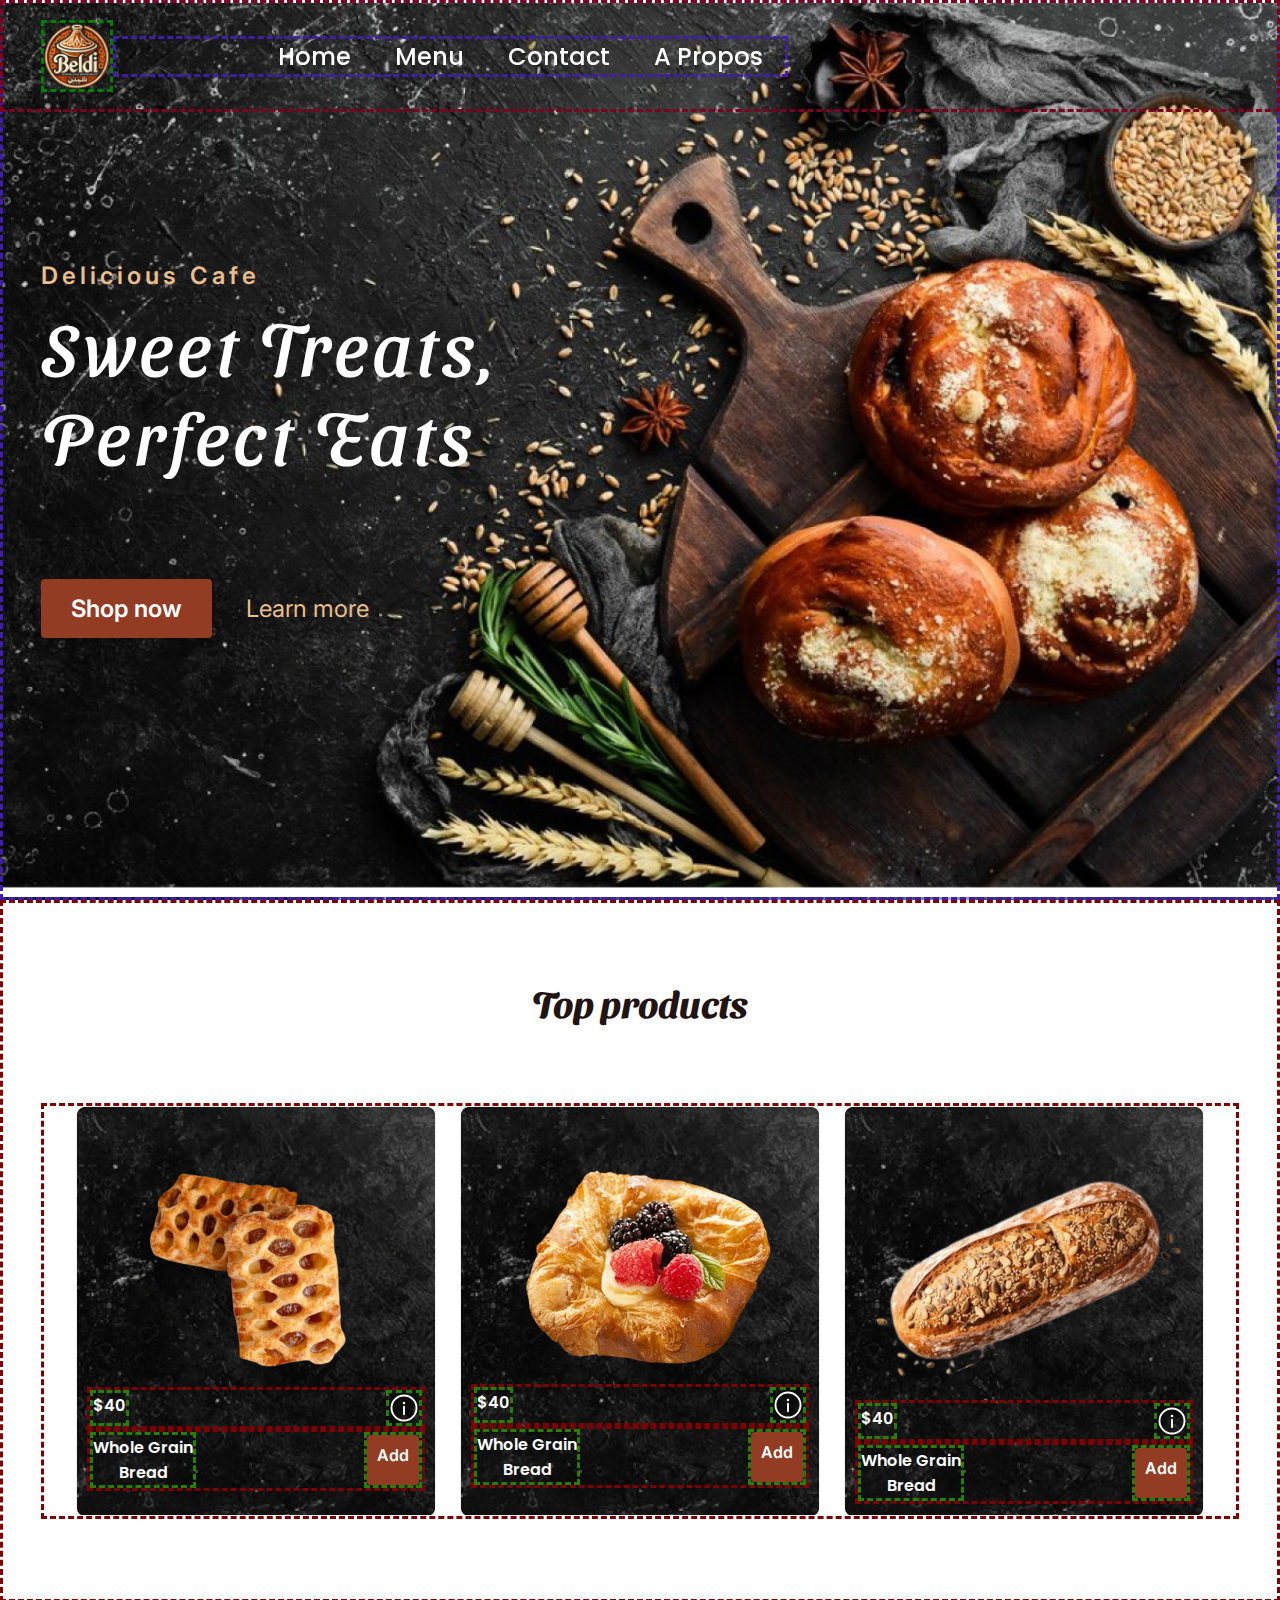
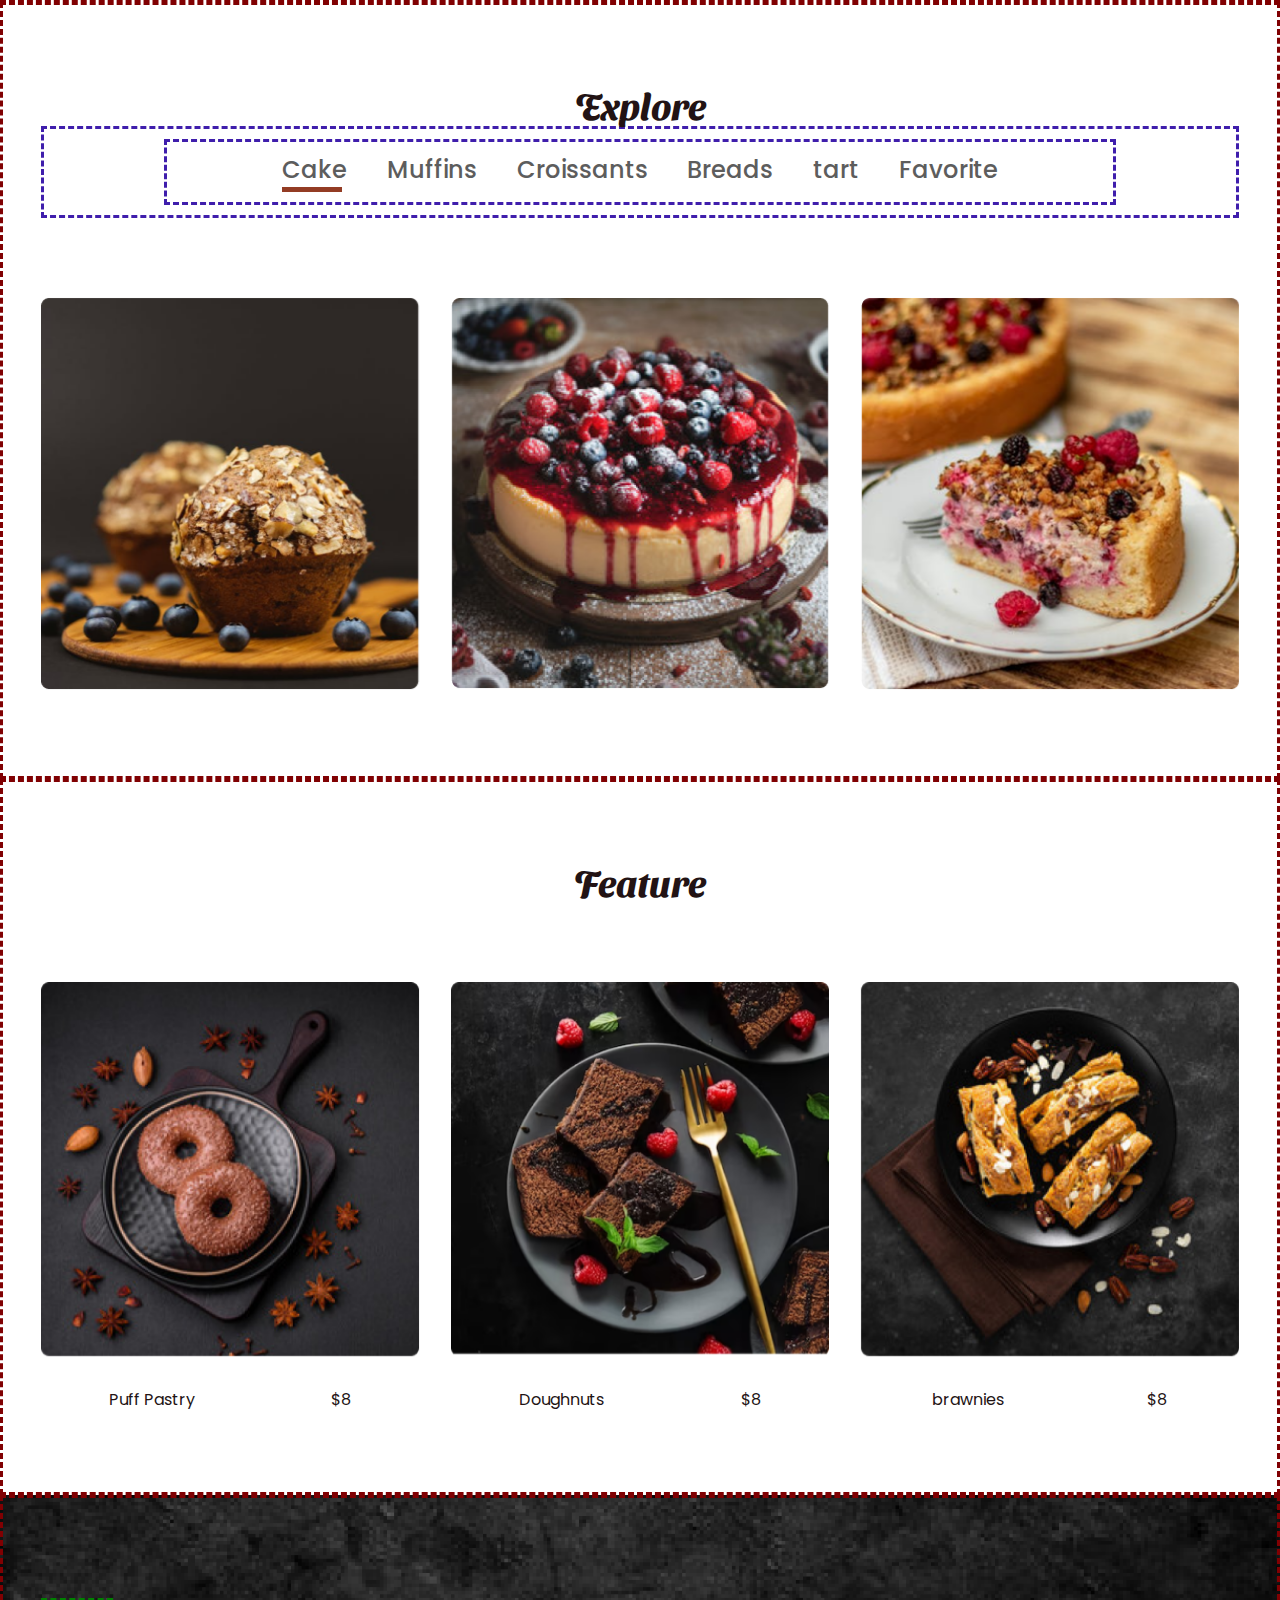
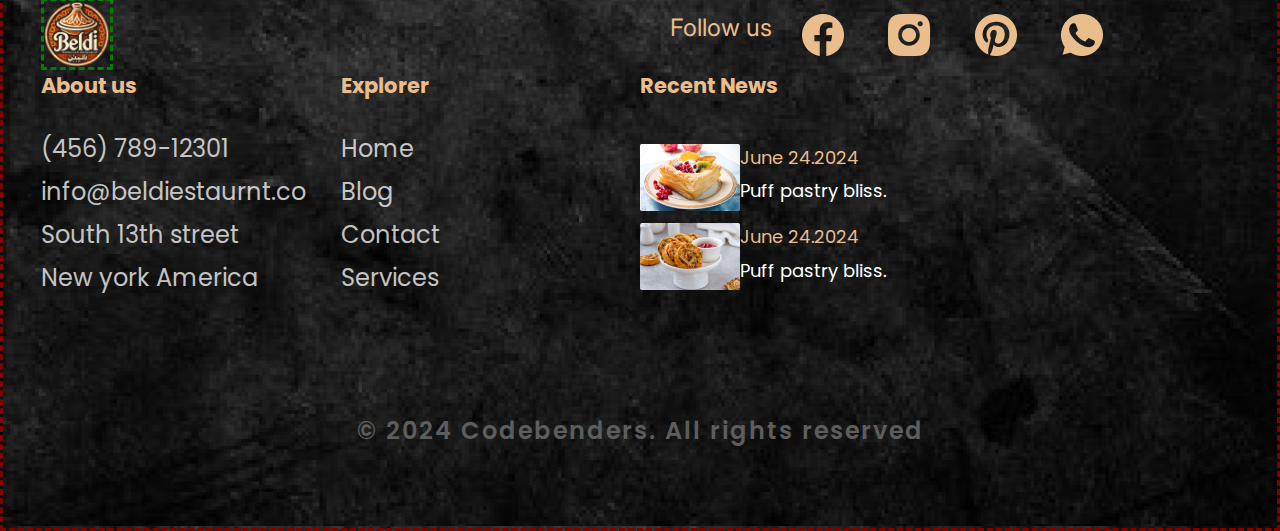
==== commit 5199f339: "propos menu fini" ====
--- a/index.html
+++ b/index.html
@@ -59,7 +59,7 @@
     </section>
 
     <!--container--->
-    <section class="container">
+    <section >
       <div class="title">
         <h2>Top products</h2>
       </div>
@@ -69,7 +69,26 @@
           <div class="container-img">
             <img src="img/p1.png" />
           </div>
-          <div class="flex-container">
+          <div class="flex-container-row">
+            <div class="flex-item">$40</div>
+            <div class="flex-item">
+              <svg viewBox="0 0 24 24" width="30" height="30" fill="none" xmlns="http://www.w3.org/2000/svg" > <g id="SVGRepo_iconCarrier"> <circle cx="12" cy="12" r="10" stroke="#ffffff" stroke-width="1.5" ></circle> <path d="M12 17V11" stroke="#ffffff" stroke-width="1.5" stroke-linecap="round" ></path> <circle cx="1" cy="1" r="1" transform="matrix(1 0 0 -1 11 9)" fill="#ffffff" ></circle> </g> </svg>
+            </div>
+          </div>
+          <div class="flex-container-row">
+            <div class="flex-item">
+              Whole Grain<br />
+              Bread
+            </div>
+            <div class="flex-item"><a href="#" class="home-btn">Add</a></div>
+          </div>
+        </div>
+
+        <div class="container-box">
+          <div class="container-img">
+            <img src="img/p2.png" />
+          </div>
+          <div class="flex-container-row">
             <div class="flex-item">$40</div>
             <div class="flex-item">
               <svg
@@ -104,7 +123,7 @@
               </svg>
             </div>
           </div>
-          <div class="flex-container">
+          <div class="flex-container-row">
             <div class="flex-item">
               Whole Grain<br />
               Bread
@@ -115,9 +134,9 @@
 
         <div class="container-box">
           <div class="container-img">
-            <img src="img/p2.png" />
-          </div>
-          <div class="flex-container">
+            <img src="img/p3.png" />
+          </div>
+          <div class="flex-container-row">
             <div class="flex-item">$40</div>
             <div class="flex-item">
               <svg
@@ -152,7 +171,7 @@
               </svg>
             </div>
           </div>
-          <div class="flex-container">
+          <div class="flex-container-row">
             <div class="flex-item">
               Whole Grain<br />
               Bread
@@ -160,58 +179,10 @@
             <div class="flex-item"><a href="#" class="home-btn">Add</a></div>
           </div>
         </div>
-
-        <div class="container-box">
-          <div class="container-img">
-            <img src="img/p3.png" />
-          </div>
-          <div class="flex-container">
-            <div class="flex-item">$40</div>
-            <div class="flex-item">
-              <svg
-                viewBox="0 0 24 24"
-                width="30"
-                height="30"
-                fill="none"
-                xmlns="http://www.w3.org/2000/svg"
-              >
-                <g id="SVGRepo_iconCarrier">
-                  <circle
-                    cx="12"
-                    cy="12"
-                    r="10"
-                    stroke="#ffffff"
-                    stroke-width="1.5"
-                  ></circle>
-                  <path
-                    d="M12 17V11"
-                    stroke="#ffffff"
-                    stroke-width="1.5"
-                    stroke-linecap="round"
-                  ></path>
-                  <circle
-                    cx="1"
-                    cy="1"
-                    r="1"
-                    transform="matrix(1 0 0 -1 11 9)"
-                    fill="#ffffff"
-                  ></circle>
-                </g>
-              </svg>
-            </div>
-          </div>
-          <div class="flex-container">
-            <div class="flex-item">
-              Whole Grain<br />
-              Bread
-            </div>
-            <div class="flex-item"><a href="#" class="home-btn">Add</a></div>
-          </div>
-        </div>
       </div>
     </section>
     <!------------------------- explorer ------------------------------------>
-    <section class="container">
+    <section>
       <div class="title">
         <h2>Explore</h2>
       </div>
@@ -238,20 +209,11 @@
       </div>
     </section>
     <!------------------------- feature ------------------------------------>
-    <section class="container">
+    <section>
       <div class="title">
-        <h2>Explore</h2>
-      </div>
-      <nav class="second-navbar">
-        <ul class="second-navbar">
-          <li><a href="#">Cake</a></li>
-          <li><a href="#">Muffins</a></li>
-          <li><a href="#">Croissants</a></li>
-          <li><a href="#">Breads</a></li>
-          <li><a href="#">tart</a></li>
-          <li><a href="#">Favorite</a></li>
-        </ul>
-      </nav>
+        <h2>Feature</h2>
+      </div>
+     
       <div class="package-content">
         <div class="box">
           <div class="thum">
--- a/css/style.css
+++ b/css/style.css
@@ -34,8 +34,6 @@
 	z-index: 1000;
 	display: flex;
 	align-items: center;
-   /* background-color: var(--main-color);*/
-	/*padding: 30px 18%;*/ /**change */
 	padding: 20px 10%;
 	transition: ease .40s;
     border: medium dashed rgb(128, 0, 34);
@@ -83,8 +81,24 @@
 	color:var(--bg-color); 
 	font-size: 18px;
 }
-.text-basic{
-	font-size: 24px;
+.text-basic-center{
+	font-family:var(--font-family-second);
+	font-size: 24px;
+	text-align: center;
+	margin-top: 10px;
+	margin-bottom:10px ;
+	padding: 5px;
+	line-height: 1.6;
+}
+.text-basic-justify{
+	font-family:var(--font-family-second);
+	font-size: 24px;
+	margin-top: 10px;
+	margin-bottom:10px ;
+	padding: 5px 5px;
+	line-height: 44px;
+    text-align: justify;
+	font-weight: normal;
 }
 
 /*******************************************/
@@ -187,16 +201,63 @@
 	background-size: cover;
 }
 
+
+
+h1{
+	font-size: 74px;
+	line-height: 1.2;
+	font-family: 'Sansita Swashed', cursive;
+    font-weight: 400; /* Regular *//**/
+	letter-spacing: 4px;
+	margin-bottom: 100px;
+
+
+}
+
+
+h2 {
+	text-align: center;
+	line-height: 1.2;
+	font-size: var(--h2-font);
+	font-family: var(--h2-font-family);
+	color: var(--h2-font-color);
+}
+
+
+
+
+
 .row-items{
 	display: grid;
 	grid-template-columns: repeat(auto-fit, minmax(250px, auto));
-	grid-gap: 2rem;
+	grid-gap: 1.5rem;
 	align-items: center;
 	text-align: center;
-	justify-content: space-around;
+	justify-content: center;
 	margin-top: 5rem;
 	border: medium dashed rgb(128, 0, 2);
-}
+	
+}
+
+.photo-grid {
+    display: grid;
+    grid-template-columns: repeat(3, 1fr); /* 3 colonnes fixes */
+    grid-gap: 10px; /* Espace entre les images */
+	
+	
+  
+}
+
+.photo-grid img {
+    width: 100; /* Les images prennent toute la largeur de leur cellule */
+    height: auto; /* Conserve les proportions des images */
+    object-fit: cover; /* Assure que l'image remplit bien sa cellule sans être déformée */
+	position: relative; /* Position relative pour permettre le déplacement avec margin */
+    margin-top: -10px;
+	border: medium dashed rgb(128, 0, 2);
+}
+
+
 
 .row-items-start{
 	display: grid;
@@ -209,6 +270,28 @@
 }
 
 /*************************************************    contenu menu  ***********************/
+.container {
+	display: flex;
+	align-items: start;          /* Centre verticalement */
+	justify-content: space-between; /* Laisse de l'espace entre le texte et l'image */
+	padding: 20px;
+	gap: 20px;                    /* Espace entre le texte et l'image */
+	border: medium dashed rgb(30, 0, 128);
+ 
+}
+
+.container img {
+	width: 50%;                   /* L'image occupe 50% de la largeur */
+	height: 700px;                 /* L'image occupe 90% de la hauteur de l'écran */
+	object-fit: contain;             /* Assure que l'image remplit bien son espace sans être déformée */
+}
+.container .text {
+	width: 50%;                   /* Le texte occupe 50% de la largeur */
+	padding: 0 20px;
+	text-align: center;             /* Aligne le texte à gauche */
+}
+
+
 
 
 
@@ -226,17 +309,28 @@
     cursor: pointer;
 }
 
-
 .container-img img{
-	height: 226px;
+	/*height: 226px;
 	width: 223px;
 	padding: 15px;
-	margin-bottom: 15px;
+	margin-bottom: 15px;*/
 	cursor: pointer;
 }
 
 
-.flex-container {
+
+.container-img-bkg{
+	display: block;
+	justify-content: center;
+	align-items: center ;
+	background: url(../img/board.png);
+	height: 530px;
+	width: 460px;
+	color : var(--bg-color)
+
+}
+
+.flex-container-row {
     display: flex;
     flex-wrap: wrap;
 	flex-direction: row;
@@ -292,7 +386,7 @@
 .package-content{
 
 	display: grid;
-	grid-template-columns: repeat(auto-fit, minmax(200px, auto));
+	grid-template-columns: repeat(3, 1fr);
 	grid-gap: 2rem;
 	align-items: center;
 	margin-top: 5rem;
@@ -318,7 +412,6 @@
 	line-height: 1.2;
 	font-size: var(--h2-font);
 	font-family: var(--h2-font-family);
-	line-height: 1.1;
 	color: var(--h2-font-color);
 }
 .title h2{
@@ -375,101 +468,16 @@
 	align-items: center;
 	margin-top: 5rem;
 }
-.col-content, .blog-content{
-	position: relative;
-}
-.col-content img, .blog-content img{
-	width: 100%;
-	height: 500px;
-	object-fit: cover;
-	border-radius: 15px;
-	filter: brightness(80%);
-	transition: all .3s cubic-bezier(.495,.05,.55,.95);
-	will-change: filter;
-}
-.col-content h5{
-	position: absolute;
-	font-size: 22px;
-	font-weight: 500;
-	color: var(--bg-color);
-	left: 15px;
-	bottom: 60px;
-}
-.blog-content h5{
-	position: absolute;
-	font-size: 22px;
-	font-weight: 500;
-	color: var(--bg-color);
-	left: 15px;
-	bottom: 100px;
-}
-
-.col-content p, .blog-content p{
-	position: absolute;
-	font-size: 15px;
-	color: var(--bg-color);
-	left: 15px;
-	bottom: 30px;
-	letter-spacing: 2px;
-}
+
+
+
+
 .col-content img:hover{
 	filter: brightness(100%) hue-rotate(45deg);
 	transform: scale(1.04);
 	cursor: pointer;
 }
-.blog-content img:hover{
-	-webkit-filter: brightness(30%);
-    -webkit-transition: all 1s ease;
-    -moz-transition: all 1s ease;
-    -o-transition: all 1s ease;
-    -ms-transition: all 1s ease;
-    transition: all 1s ease;
-	cursor: pointer;
-}
-/********************************************************************/
-.newsletter{
-	display: flex;
-	flex-wrap: wrap;
-	align-items: center;
-	justify-content: space-between;
-	grid-gap: 3rem;
-}
-.news-text h2{
-	font-size: var(--h2-font);
-	margin-bottom: 5px;
-}
-.news-text p{
-	font-size: var(--p-font);
-	color: var(--second-color);
-	line-height: 30px;
-}
-.newsletter form{
-	max-width: 100%;
-	width: 450px;
-	position: relative;
-}
-.newsletter form input:first-child{
-	display: inline-block;
-	width: 100%;
-	padding: 20px 150px 20px 30px;
-	box-shadow: 5px 10px 30px rgb(85 85 85 / 20%);
-	outline: none;
-	border: none;
-	border-radius: 15px;
-}
-.newsletter form input:last-child{
-	display: inline-block;
-	position: absolute;
-	outline: none;
-	border: none;
-	padding: 14px 30px;
-	border-radius: 15px;
-	background: var(--main-color);
-	color: var(--bg-color);
-	top: 6px;
-	right: 6px;
-	cursor: pointer;
-}
+
 
 #sectionfooter{
 	background: url(../img/footer.png);
@@ -654,7 +662,6 @@
     flex-direction: column; 
     align-items: stretch; 
     justify-content: start; 
-    height: 100vh; 
 	width: 880px;
 	border: medium dashed rgb(36, 128, 0);
 	margin :  0 auto ; 
@@ -662,14 +669,20 @@
 }
 
 
-.formContact  input , textarea{
+.formContact  input {
+	display: inline-block;
+	width: 100%;
+	height: 55px;
+	border: 1px solid #333;
+	border-radius: 8px;
+}
+.formContact   textarea{
 	display: inline-block;
 	width: 100%;
 	padding: 4px  4px ;
 	border: 1px solid #333;
-	border-radius: 15px;
-}
-
+	border-radius: 8px;
+}
 
 
 .formContact  label{
@@ -677,7 +690,8 @@
    font-size: 24px;
    text-align: start;
    margin-top: 50px;
-   margin-bottom:15px ;
+   margin-bottom:10px ;
+   padding: 5px;
 }
 
 
@@ -714,17 +728,42 @@
     margin-top: 40px; 
 }
 
-
-.star-rating {
-    /*display: inline-block;*/
-    margin-top: 10px;
-}
-
-.star {
-    font-size: 30px;
-    color: lightgray; 
-}
-
-.star.filled {
-    color: gold; 
+.promo {
+    width: 100%; /* Prend toute la largeur de la page */
+    height: 440px; /* Hauteur fixe */
+    background: url(../img/promo.png) no-repeat center center; /* Image centrée, sans répétition */
+    background-size: cover; /* L'image couvre toute la div, sans déformation */
+    border: #000000;
+    border-style: dashed;
+	text-align: center;
+	margin: 0 auto;
+}
+.promo h4{
+	font-family:var(--font-family-second);
+	font-size: 48px;
+	text-align: center;
+	margin-top: 10px;
+	margin-bottom:10px ;
+	padding: 5px;
+	line-height: 1.6;
+	color:var(--second-color)
+}
+.promo p{
+	font-family:"inter" ; 
+	font-size: 24px;
+	text-align: center;
+	margin-top: 10px;
+	margin-bottom:10px ;
+	padding: 5px;
+	line-height: 1.6;
+	color:var(--fourthed-color)
+}
+.promo a{
+	margin-top: 30px;
+	border-radius: 5px 0px 0px 5px;
+	background: var(--second-color);
+	color: var(--bg-color);
+	cursor: pointer;
+	font-size: "inter";
+	font-weight: 400;
 }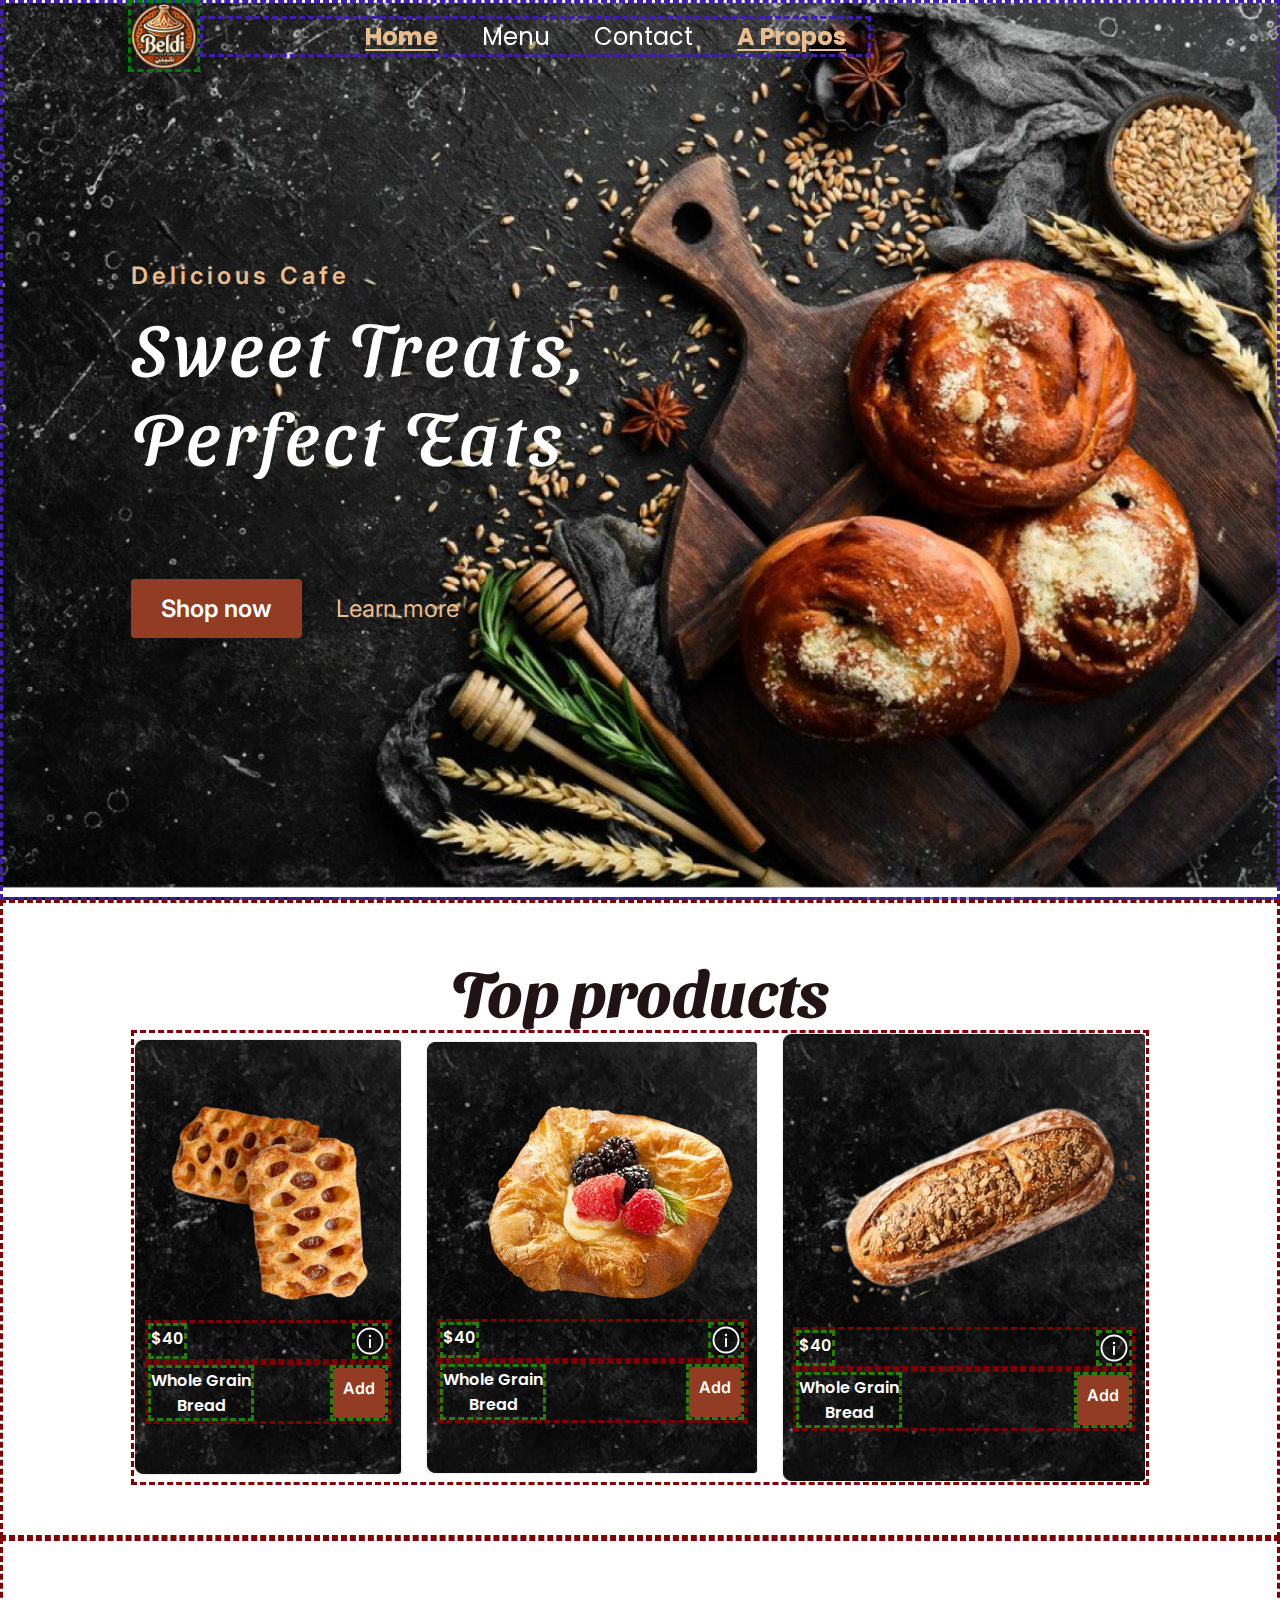
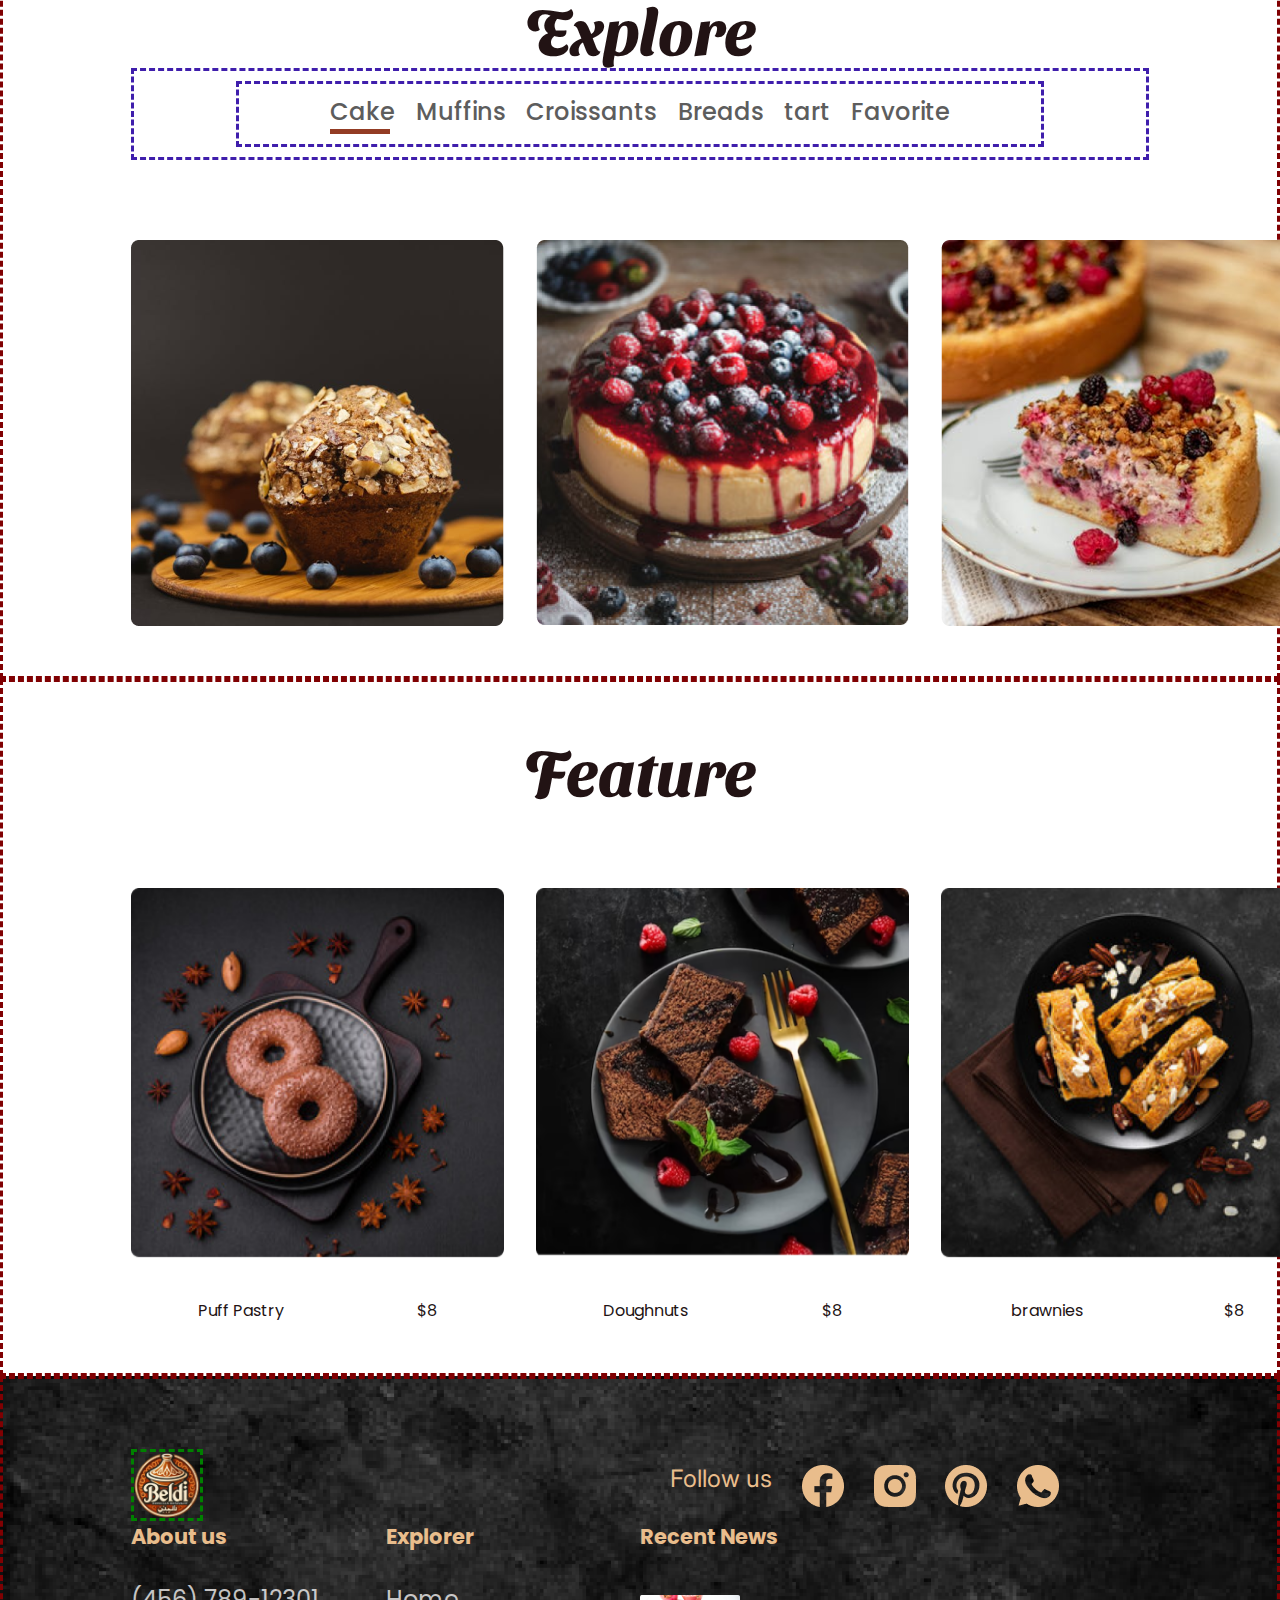
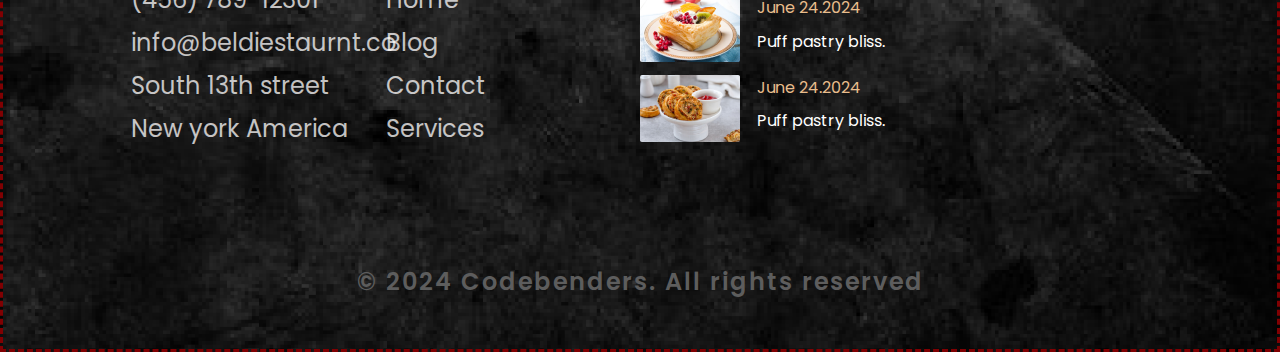
==== commit 61def057: "final" ====
--- a/index.html
+++ b/index.html
@@ -37,11 +37,11 @@
     <header >
       <img class="logo" src="img/logo.png" alt="Logo" />
       <ul class="navbar">
-        <li><a href="index.html" title="Return to the homepage">Home</a></li>
+        <li class="active"><a href="index.html" title="Return to the homepage">Home</a></li>
         <!--seo / ajouter des titres aux lignes--->
-        <li><a href="menu.html" title="menu">Menu</a></li>
+        <li ><a href="menu.html" title="menu">Menu</a></li>
         <li><a href="contact.html" title="about us ">Contact</a></li>
-        <li><a href="propos.html" title="contact us">A Propos</a></li>
+        <li class="active"><a href="propos.html" title="contact us">A Propos</a></li>
       </ul>
     </header>
 
@@ -60,11 +60,12 @@
 
     <!--container--->
     <section >
-      <div class="title">
+    
         <h2>Top products</h2>
-      </div>
+     
 
       <div class="row-items">
+        
         <div class="container-box">
           <div class="container-img">
             <img src="img/p1.png" />
@@ -183,9 +184,9 @@
     </section>
     <!------------------------- explorer ------------------------------------>
     <section>
-      <div class="title">
+   
         <h2>Explore</h2>
-      </div>
+    
       <nav class="second-navbar">
         <ul class="second-navbar">
           <li><a href="#">Cake</a></li>
@@ -210,16 +211,16 @@
     </section>
     <!------------------------- feature ------------------------------------>
     <section>
-      <div class="title">
+
         <h2>Feature</h2>
-      </div>
+
      
       <div class="package-content">
         <div class="box">
           <div class="thum">
             <img src="img/f1.png" />
           </div>
-          <div class="dest-content">
+          <div class="desc-content">
             <p>Puff Pastry</p>
             <p>$8</p>
           </div>
@@ -228,7 +229,7 @@
           <div class="thum">
             <img src="img/f2.png" />
           </div>
-          <div class="dest-content">
+          <div class="desc-content">
             <p>Doughnuts</p>
             <p>$8</p>
           </div>
@@ -237,7 +238,7 @@
           <div class="thum">
             <img src="img/f3.png" />
           </div>
-          <div class="dest-content">
+          <div class="desc-content">
             <p>brawnies</p>
             <p>$8</p>
           </div>
--- a/css/style.css
+++ b/css/style.css
@@ -14,12 +14,14 @@
 	--thired-color:#E9BD8C ; 
 	--fourthed-color : #5D5D5D ; 
 	--main-color: #000000;
+	--font-family-second : 'Sansita Swashed', cursive; 
+	--font-family-thired : 'inter'; 
 	--big-font: 6rem;
+	--medium-font: 1.5rem;/* 24px*/
+	--p-font: 1.1rem;
 	--h2-font: 4rem;
-	--h2-font-family : 'Sansita Swashed', cursive; 
-	--font-family-second : 'Sansita Swashed', cursive; 
 	--h2-font-color :var(--text-color);
-	--p-font: 1.1rem;
+	
 }
 body{
 	background: var(--bg-color);
@@ -34,9 +36,9 @@
 	z-index: 1000;
 	display: flex;
 	align-items: center;
-	padding: 20px 10%;
+	padding: 0 10%;
 	transition: ease .40s;
-    border: medium dashed rgb(128, 0, 34);
+	border: #933C24;
 }
 .logo {
 	height: 72px;
@@ -47,46 +49,44 @@
 	display: flex;
 	padding-left: 140px;
     border: medium dashed rgb(63, 30, 172);
+	
 }
 .navbar a{
 	color: var(--bg-color);
-	font-size: 24px;
-	font-weight: 500;
+	font-size: var(--medium-font);
+	font-weight:600px;
 	padding: 10px 22px;
-	border-radius: 4px;
 	transition: ease .40s;
 }
 .navbar a:hover{
-	background-color:var(--thired-color);
-	color: var(--text-color);
-	box-shadow: 5px 10px 30px rgb(85 85 85 / 20%);
-	border-radius: 4px;
-}
-#menu-icon{
-	color: var(--bg-color);
-	font-size: 35px;
-	z-index: 10001;
-	cursor: pointer;
-	display: none;
+	color: var(--thired-color);
+	text-decoration: underline; 
+	text-underline-offset: 4px;
+}
+
+.navbar li.active a {
+	color: var(--thired-color);
+	text-decoration: underline; 
+	text-underline-offset: 4px;
+    font-weight: bold; /* Optionnel : Met le texte en gras */
 }
 
 
 /* s > second-color */
 .p-small-s-color{
 	color:var(--thired-color); 
-	font-size: 18px;
+	margin-left: 10%;
 }
 /* s > second-color */
 .p-small-B-color{
 	color:var(--bg-color); 
-	font-size: 18px;
+	margin-left: 10%;
 }
 .text-basic-center{
 	font-family:var(--font-family-second);
-	font-size: 24px;
-	text-align: center;
-	margin-top: 10px;
-	margin-bottom:10px ;
+	font-size: 1.5rem;
+	text-align: center;
+	margin-top: 10px 0px;
 	padding: 5px;
 	line-height: 1.6;
 }
@@ -103,7 +103,7 @@
 
 /*******************************************/
 section{
-	padding: 80px 10%;
+	padding: 50px 10%;
     border: medium dashed rgb(128, 0, 2);
 }
 .home{
@@ -121,7 +121,7 @@
 .home2{
 	position: relative;
 	width: 100%;
-	height: 25vh;
+	height: 10vh;
 	background: url(../img/background.png);
 	background-size: cover;
 	background-position: center;
@@ -131,7 +131,7 @@
 	border: medium dashed rgb(63, 30, 172);
 }
 
-.home-text h1{
+h1{
 	font-size: 74px;
 	line-height: 1.2;
 	color: var(--bg-color);
@@ -182,26 +182,19 @@
 	transition: ease .40s;}
 
 
-
-
-header.sticky{
-	background: var(--bg-color);
-	/*padding: 10px 18%;*/
-	box-shadow: rgba(33,35,38, 0.1) 0px 10px 10px -10px;
-}
-.sticky .logo{
-	color: var(--text-color);
-}
-.sticky .navbar a{
-	color: var(--text-color);
-} 
+	header.sticky {
+		background: url(../img/background.png);
+		background-repeat: no-repeat; /* Empêche la répétition de l'image */
+		background-size: cover; /* L'image couvre toute la largeur du conteneur */
+		background-position:top ; /* Centre l'image dans le header */
+		box-shadow: rgba(33, 35, 38, 0.1) 0px 10px 10px -10px;
+	  }
+	  
 
 .background-menu-small{
 	width: 100%;
 	background-size: cover;
 }
-
-
 
 h1{
 	font-size: 74px;
@@ -210,23 +203,14 @@
     font-weight: 400; /* Regular *//**/
 	letter-spacing: 4px;
 	margin-bottom: 100px;
-
-
-}
-
-
+}
 h2 {
 	text-align: center;
 	line-height: 1.2;
 	font-size: var(--h2-font);
-	font-family: var(--h2-font-family);
+	font-family: var(--font-family-second );
 	color: var(--h2-font-color);
 }
-
-
-
-
-
 .row-items{
 	display: grid;
 	grid-template-columns: repeat(auto-fit, minmax(250px, auto));
@@ -234,18 +218,17 @@
 	align-items: center;
 	text-align: center;
 	justify-content: center;
-	margin-top: 5rem;
 	border: medium dashed rgb(128, 0, 2);
-	
 }
 
 .photo-grid {
     display: grid;
     grid-template-columns: repeat(3, 1fr); /* 3 colonnes fixes */
-    grid-gap: 10px; /* Espace entre les images */
-	
-	
-  
+    grid-gap: 5px; /* Espace entre les images */
+	justify-content: start;
+	width: 100%;
+	
+	margin: 0 auto;
 }
 
 .photo-grid img {
@@ -253,7 +236,6 @@
     height: auto; /* Conserve les proportions des images */
     object-fit: cover; /* Assure que l'image remplit bien sa cellule sans être déformée */
 	position: relative; /* Position relative pour permettre le déplacement avec margin */
-    margin-top: -10px;
 	border: medium dashed rgb(128, 0, 2);
 }
 
@@ -272,15 +254,14 @@
 /*************************************************    contenu menu  ***********************/
 .container {
 	display: flex;
-	align-items: start;          /* Centre verticalement */
+	/*         Centre verticalement */
 	justify-content: space-between; /* Laisse de l'espace entre le texte et l'image */
 	padding: 20px;
 	gap: 20px;                    /* Espace entre le texte et l'image */
 	border: medium dashed rgb(30, 0, 128);
  
 }
-
-.container img {
+.container  img  {
 	width: 50%;                   /* L'image occupe 50% de la largeur */
 	height: 700px;                 /* L'image occupe 90% de la hauteur de l'écran */
 	object-fit: contain;             /* Assure que l'image remplit bien son espace sans être déformée */
@@ -290,15 +271,10 @@
 	padding: 0 20px;
 	text-align: center;             /* Aligne le texte à gauche */
 }
-
-
-
-
-
-
-.container-box {
-	height:410px ;
-	width: 360px;
+.container-box {     /* utlise dans le menu */
+	
+	width:100%;
+	height:auto ;
     background: url(../img/bgproduct.png);
     background-repeat: no-repeat; 
     background-size: cover; 
@@ -307,28 +283,92 @@
     border-radius: 4px;
     transition: all 1s ease 0s;
     cursor: pointer;
+	margin: 0 auto;
+
+	text-align: center;
 }
 
 .container-img img{
-	/*height: 226px;
-	width: 223px;
-	padding: 15px;
-	margin-bottom: 15px;*/
-	cursor: pointer;
-}
-
-
-
-.container-img-bkg{
-	display: block;
+  
+  margin-left : 20px ;
+
+}
+
+.container-img-bkg {
+	height: 550px;
+	width: 600px;
+	display: flex;
+	flex-direction: column; 
+	align-items: center;
+	align-content: center;
+	background: url(../img/test.png);
+	background-position: center;
+	background-size: cover;
+	background-repeat: no-repeat;
+	color: var(--bg-color);
+	font-family: var(--font-family-second);
+	font-size: 1.5rem;
+  }
+
+
+  .container-img-bkg img{
+	padding: 10px auto ;
+	margin: 20px ;
+	width: 50px;
+	height: 50px ; 
+  }
+
+
+/***************************   nav bar 2   menu */
+
+.second-navbar{
+	display: flex;
+	width: 100%;
+    border: medium dashed rgb(63, 30, 172);
+	justify-content: space-around;
+	padding: 10px 10%;
+}
+.second-navbar a{
+	color: var(--fourthed-color) ;
+	font-size: 24px;
+	font-weight: 500;
+	transition: ease .40s;
+}
+.second-navbar a:hover{
+	color: var(--text-color);
+	box-shadow: 5px 10px 30px rgb(85 85 85 / 20%);
+	border-radius: 4px;
+}
+
+.second-navbar ul li:first-child::after {
+    content: " ";
+    width: 60px;
+    height: 5px;
+    background-color: #933C24;
+    display: block;
 	justify-content: center;
-	align-items: center ;
-	background: url(../img/board.png);
-	height: 530px;
-	width: 460px;
-	color : var(--bg-color)
-
-}
+
+}
+
+
+.package-content{
+
+	display: grid;
+	grid-template-columns: repeat(3, 1fr);
+	grid-gap: 2rem;
+	align-items: center;
+	margin-top: 5rem;
+	
+}
+.flex-item {
+    display: flex;
+	color: #fff;
+	font-size: 24;
+	font-weight: 600;
+	border: medium dashed rgb(36, 128, 0);
+}
+
+
 
 .flex-container-row {
     display: flex;
@@ -338,62 +378,6 @@
     align-content: space-between;  
 	border: medium dashed rgb(128, 0, 2);
 }
-
-.flex-item {
-    display: flex;
-	color: #fff;
-	font-size: 24;
-	font-weight: 600;
-	border: medium dashed rgb(36, 128, 0);
-}
-
-
-
-/***************************   nav bar 2   menu */
-
-.second-navbar{
-	display: flex;
-	width: 100%;
-    border: medium dashed rgb(63, 30, 172);
-	justify-content: space-around;
-	padding: 10px 10%;
-}
-.second-navbar a{
-	color: var(--fourthed-color) ;
-	font-size: 24px;
-	font-weight: 500;
-	/*padding: 10px 22px;*/
-
-	transition: ease .40s;
-}
-.second-navbar a:hover{
-	color: var(--text-color);
-	box-shadow: 5px 10px 30px rgb(85 85 85 / 20%);
-	border-radius: 4px;
-}
-
-.second-navbar ul li:first-child::after {
-    content: " ";
-    width: 60px;
-    height: 5px;
-    background-color: #933C24;
-    display: block;
-	justify-content: center;
-
-}
-
-
-.package-content{
-
-	display: grid;
-	grid-template-columns: repeat(3, 1fr);
-	grid-gap: 2rem;
-	align-items: center;
-	margin-top: 5rem;
-	
-}
-
-
 .container-box p {
 	font-size: 15px;
 	color: var(--second-color);
@@ -407,256 +391,37 @@
 .center{
 	text-align: center;
 }
-.title{
-	text-align: center;
-	line-height: 1.2;
-	font-size: var(--h2-font);
-	font-family: var(--h2-font-family);
-	color: var(--h2-font-color);
-}
-.title h2{
-
-	font-size: var(--h2-font);
-	font-family: var(--h2-font-family);
-	line-height: 1.1;
-
-}
-
-
 
 .thum{
 	position: relative;
 	transition: all .3s cubic-bezier(.445,.05,.55,.95);
 	will-change: filter;
 	cursor: pointer;
+	width: 373px;
+	height: 386px;
 }
 .thum img{
 	width: 100%;
 	height: auto;
 }
-.thum h3{
-	position: absolute;
-	font-size: 30px;
-	font-weight: 600;
-	text-align: right;
-	color: var(--bg-color);
-	top: 36px;
-	right: 40px;
-}
-.dest-content{
+
+.desc-content{
 	display: flex;
 	align-items: center;
 	justify-content: space-around;
 	padding-top: 24px;
 }
 
-
-.location p{
-	font-size: 32px;
-	font-weight: 600;
-	margin-bottom: 8px;
-}
 .thum:hover{
 	filter: brightness(100%) hue-rotate(45deg);
 	transform: scale(1.04);
 }
 
-.destination-content{
-	display: grid;
-	grid-template-columns: repeat(auto-fit, minmax(340px, auto));
-	grid-gap: 2rem;
-	align-items: center;
-	margin-top: 5rem;
-}
-
-
-
-
-.col-content img:hover{
-	filter: brightness(100%) hue-rotate(45deg);
-	transform: scale(1.04);
-	cursor: pointer;
-}
-
-
-#sectionfooter{
-	background: url(../img/footer.png);
-}
-
-/*********************** footer *****************/
-.main{
-	display: flex;
-	flex-wrap: wrap;
-
-}
-
-.footer{
-	padding: 20px 0;
-	
-	
-}
-.footer1{
-	display: flex;
-	flex-wrap: wrap;
-	justify-content: start;
-
-}
-.footer1item{
-	display: flex;
-	width: 50%;
-	flex-wrap: wrap;
-
-	
-}
-.footer2item{
-	display: flex;
-	flex-wrap: wrap;
-
-	
-}
-.list{
-	width: 100%;
-
-}
-.list h4{
-	font-size: 21px;
-	color: var(--thired-color);
-	margin-bottom: 30px;
-	position: relative;
-}
-
-.list ul li:not(last-child) {
-	margin-bottom: 8px;
-}
-.list ul li a{
-	color: #fffdfdbf;
-	font-size: var(--p-font);
-	display: block;
-	transition: .3s;
-	font-size: 24px;
-	font-weight: 400; 
-
-}
-.list ul li a:hover{
-	color: var(--bg-color);
-	transform: translateX(14px);
-}
-.social {
-	display: flex;
-	width: 50%;
-	justify-content: space-between;
-	align-items: center;
-}
-.social a{
-	height: 40px;
-	width: 40px;
-	border-radius: 15px;
-	transition: .3s;
-	
-}
-.list .social a:hover{
-	transform: scale(1.1);
-}
-.end-text{
-	text-align: center;
-	padding-top: 90px;
-}
-.end-text p{
-	color: var(--fourthed-color) ;
-	font-size: 24px;
-	font-weight: 600;
-	letter-spacing: 2px;
-}
-
-@media (max-width: 1400px){
-	header{
-		padding: 17px 3%;
-		transition: .2s;
-	}
-	header.sticky{
-		padding: 10px 3%;
-		transition: .2s;
-	}
-	section{
-		padding: 80px 3%;
-		transition: .2s;
-	}
-	:root{
-	  --big-font: 4.5rem;
-	  --h2-font: 2.3rem;
-	  --p-font: 1rem;
-	  transition: .2s;
-	}
-}
-
-@media (max-width: 1040px){
-	#menu-icon{
-		display: block;
-	}
-	.stick #menu-icon{
-		color: var(--text-color);
-	}
-	.home{
-		height: 88vh;
-	}
-	.navbar{
-		position: absolute;
-		top: 0;
-		right: -100%;
-		width: 270px;
-		height: 120vh;
-		background: #1067cc;
-		display: flex;
-		flex-direction: column;
-		align-items: center;
-		padding: 150px 30px;
-		transition: 0.5s all;
-	}
-	.navbar a{
-		display: block;
-		margin: 1.2rem 0;
-	}
-	.sticky .navbar a{
-		color: var(--bg-color);
-	}
-	.navbar a:hover{
-		color: var(--text-color);
-	}
-	.open{
-		right: 0;
-	}
-	.list{
-		width: 50%;
-		margin-bottom: 12px;
-	}
-}
-
-@media (max-width: 575px){
-	.list{
-		width: 100%;
-	}
-	.newsletter form{
-		width: 350px;
-	}
-	:root{
-	  --big-font: 3.8rem;
-	  --h2-font: 1.8rem;
-	  transition: .2s;
-	}
-	.text{
-		text-align: center;
-		
-	}
-	.home{
-		height: 85vh;
-		transition: .2s;
-	}
-}
-/************************************************************   Modification ***********************************/
-
-
-
-/*  formulaire */ 
+
+
+
+
+
 .formContact {
     display: flex; 
     flex-direction: column; 
@@ -708,26 +473,6 @@
 
 
 
-/************************************** article *****************************/
-.checklist li {
-    color:var(--second-color); 
-    margin-bottom: 10px;
-}
-
-
-.separator {
-    width: 5cm; 
-    height: 6px; 
-    background-color: var(--second-color); 
-    border: none;
-	margin: 20px auto;
-	
-}
-
-.package {
-    margin-top: 40px; 
-}
-
 .promo {
     width: 100%; /* Prend toute la largeur de la page */
     height: 440px; /* Hauteur fixe */
@@ -766,4 +511,133 @@
 	cursor: pointer;
 	font-size: "inter";
 	font-weight: 400;
-}+}
+
+
+
+/*********************** footer *****************/
+#sectionfooter{
+	background: url(../img/footer.png);
+}
+
+
+
+.footer{
+	padding: 20px 0;	
+}
+.footer1{
+	display: flex;
+	flex-wrap: wrap;
+	justify-content: start;
+}
+.footer1item{
+	display: flex;
+	width: 50%;
+	flex-wrap: wrap;
+}
+.footer2item{
+	display: flex;
+	flex-wrap: wrap;
+}
+.list{
+	width: 100%;
+}
+.list h4{
+	font-size: 21px;
+	color: var(--thired-color);
+	margin-bottom: 30px;
+	position: relative;
+}
+
+.list ul li:not(last-child) {
+	margin-bottom: 8px;
+}
+.list ul li a{
+	color: #fffdfdbf;
+	font-size: var(--p-font);
+	display: block;
+	transition: .3s;
+	font-size: 24px;
+	font-weight: 400; 
+
+}
+.list ul li a:hover{
+	color: var(--bg-color);
+	transform: translateX(14px);
+}
+.social {
+	display: flex;
+	width: 50%;
+	justify-content: space-between;
+	align-items: center;
+}
+.social a{
+	height: 40px;
+	width: 40px;
+	border-radius: 15px;
+	transition: .3s;
+	
+}
+.list .social a:hover{
+	transform: scale(1.1);
+}
+.end-text{
+	text-align: center;
+	padding-top: 90px;
+}
+.end-text p{
+	color: var(--fourthed-color) ;
+	font-size: 24px;
+	font-weight: 600;
+	letter-spacing: 2px;
+}
+
+
+
+
+
+
+
+.tabs {
+	display: flex;
+	flex-wrap: wrap;
+	width: 100%;
+    border: medium dashed rgb(63, 30, 172);
+	justify-content: space-around;
+	padding: 10px 10%;
+  }
+  
+  .tabs__label {
+	color: var(--fourthed-color) ;
+	font-size: 24px;
+	font-weight: 500;
+	transition: ease .40s;
+  }
+  
+  .tabs__radio {
+	display: none;
+  }
+  
+  .tabs__content {
+	order: 1;
+	width: 100%;
+	border-bottom: 3px solid #dddddd;
+	
+	display: none;
+  }
+  
+  .tabs__radio:checked + .tabs__label {
+	box-shadow: 5px 10px 30px rgb(85 85 85 / 20%);
+	color: var(--fourthed-color);
+	border-bottom: 5px solid var(--second-color);
+	text-decoration-color: var(--second-color);
+	text-underline-offset: 4px;
+	
+    font-weight: bold;
+
+  }
+  
+  .tabs__radio:checked + .tabs__label + .tabs__content {
+	display: initial;
+  }
+  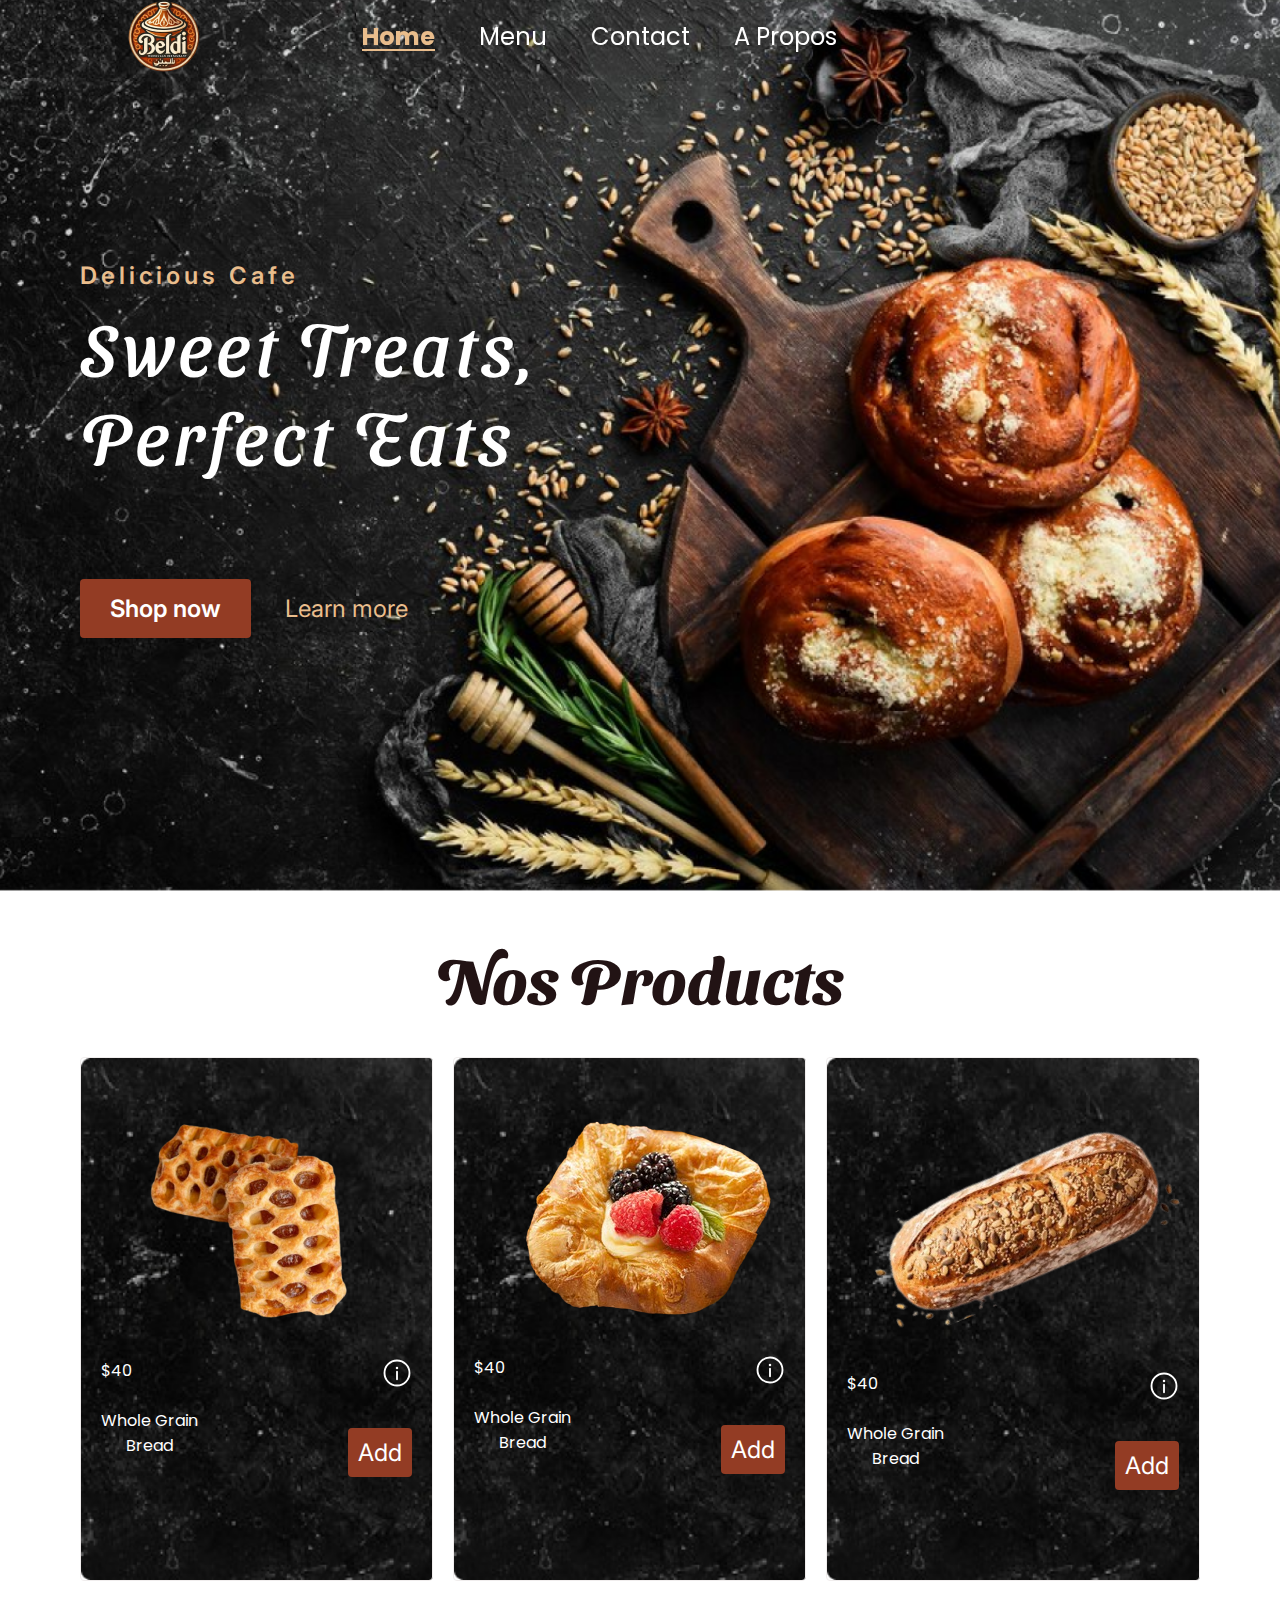
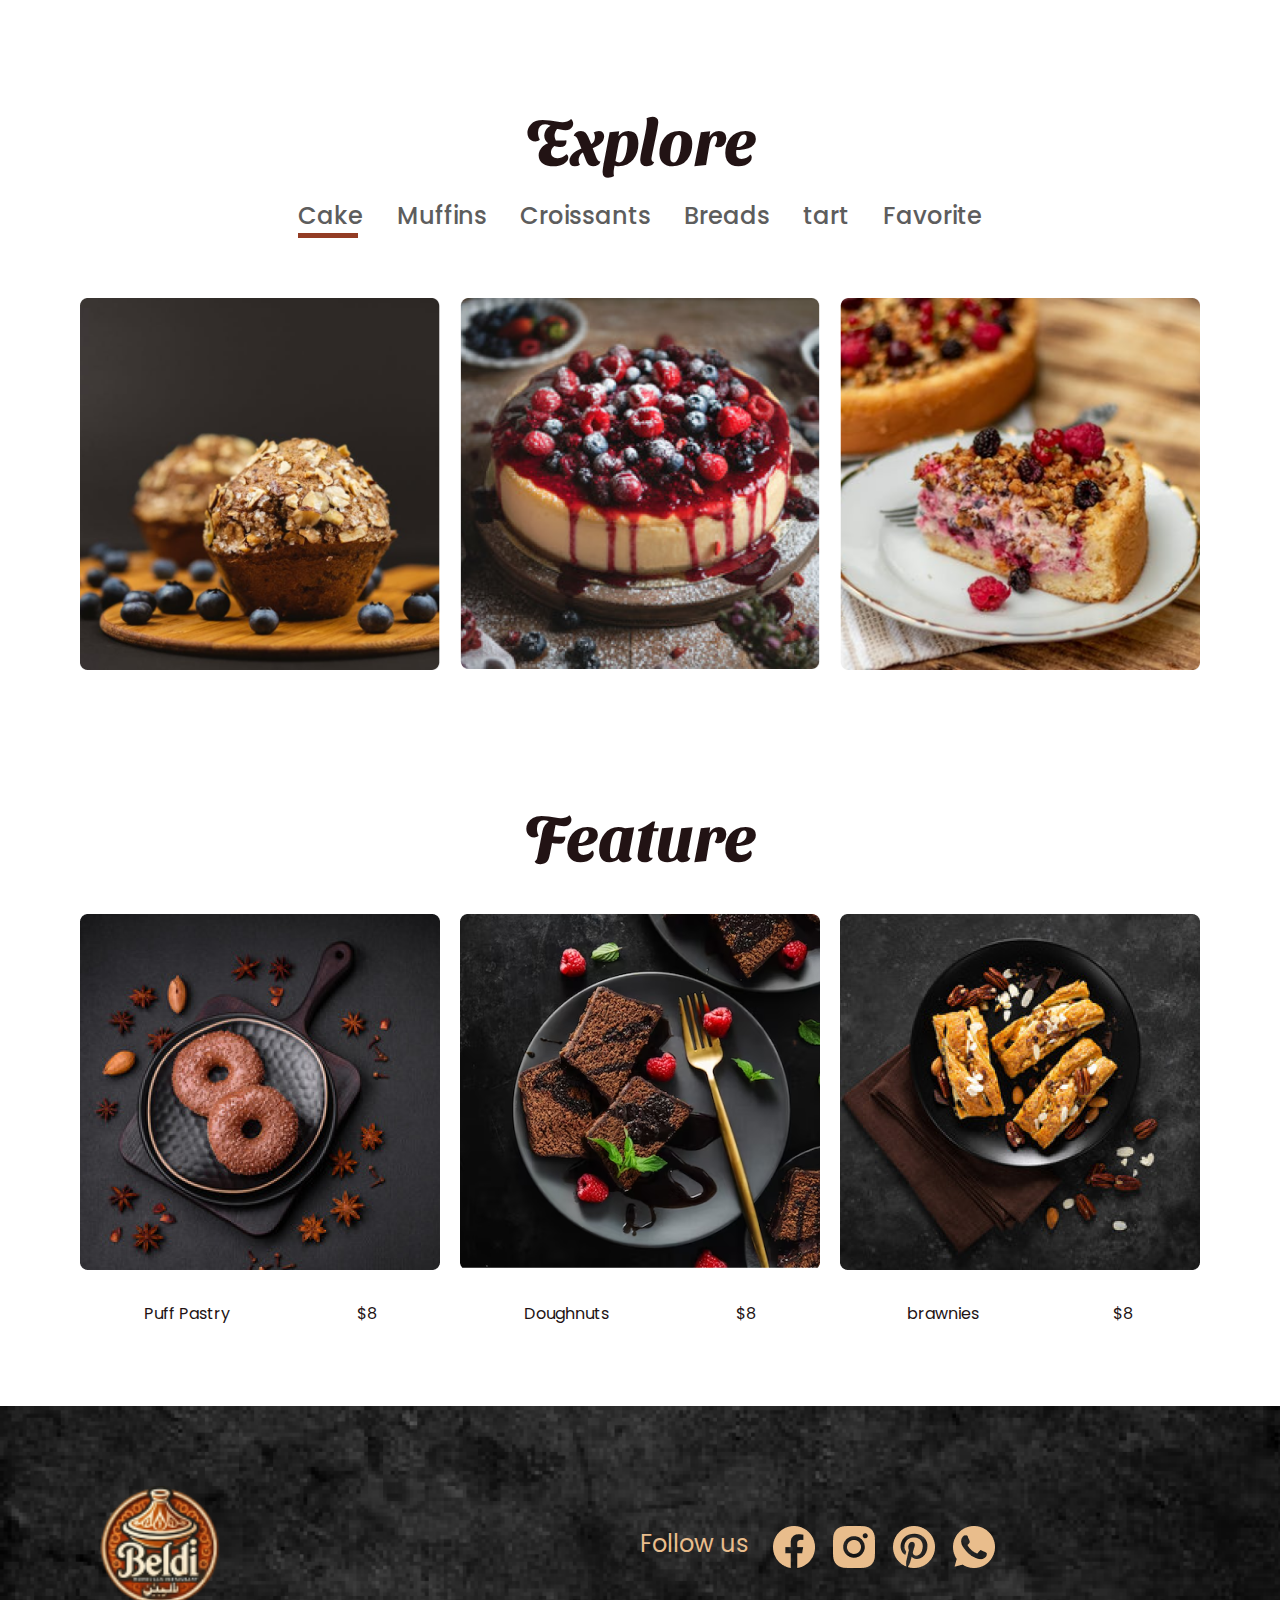
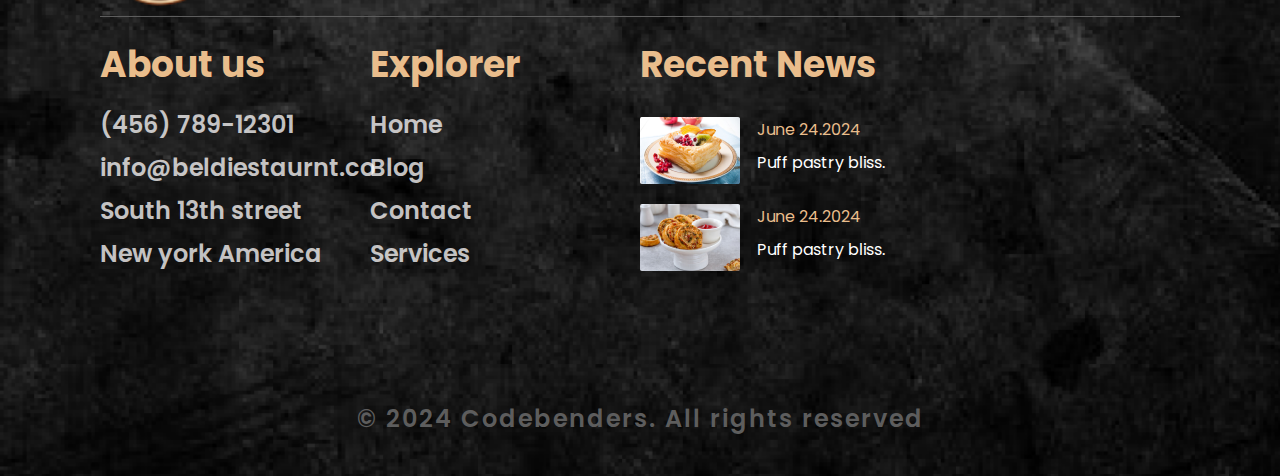
==== commit 62a63cbc: "version final" ====
--- a/index.html
+++ b/index.html
@@ -41,7 +41,7 @@
         <!--seo / ajouter des titres aux lignes--->
         <li ><a href="menu.html" title="menu">Menu</a></li>
         <li><a href="contact.html" title="about us ">Contact</a></li>
-        <li class="active"><a href="propos.html" title="contact us">A Propos</a></li>
+        <li><a href="propos.html" title="contact us">A Propos</a></li>
       </ul>
     </header>
 
@@ -59,128 +59,70 @@
     </section>
 
     <!--container--->
-    <section >
-    
-        <h2>Top products</h2>
-     
-
-      <div class="row-items">
-        
+    <section>
+      <h2> Nos Products</h2>
+      <div class="photo-grid">
         <div class="container-box">
-          <div class="container-img">
-            <img src="img/p1.png" />
-          </div>
-          <div class="flex-container-row">
-            <div class="flex-item">$40</div>
-            <div class="flex-item">
-              <svg viewBox="0 0 24 24" width="30" height="30" fill="none" xmlns="http://www.w3.org/2000/svg" > <g id="SVGRepo_iconCarrier"> <circle cx="12" cy="12" r="10" stroke="#ffffff" stroke-width="1.5" ></circle> <path d="M12 17V11" stroke="#ffffff" stroke-width="1.5" stroke-linecap="round" ></path> <circle cx="1" cy="1" r="1" transform="matrix(1 0 0 -1 11 9)" fill="#ffffff" ></circle> </g> </svg>
-            </div>
-          </div>
-          <div class="flex-container-row">
-            <div class="flex-item">
-              Whole Grain<br />
-              Bread
-            </div>
-            <div class="flex-item"><a href="#" class="home-btn">Add</a></div>
-          </div>
-        </div>
-
-        <div class="container-box">
-          <div class="container-img">
-            <img src="img/p2.png" />
-          </div>
-          <div class="flex-container-row">
-            <div class="flex-item">$40</div>
-            <div class="flex-item">
-              <svg
-                viewBox="0 0 24 24"
-                width="30"
-                height="30"
-                fill="none"
-                xmlns="http://www.w3.org/2000/svg"
-              >
-                <g id="SVGRepo_iconCarrier">
-                  <circle
-                    cx="12"
-                    cy="12"
-                    r="10"
-                    stroke="#ffffff"
-                    stroke-width="1.5"
-                  ></circle>
-                  <path
-                    d="M12 17V11"
-                    stroke="#ffffff"
-                    stroke-width="1.5"
-                    stroke-linecap="round"
-                  ></path>
-                  <circle
-                    cx="1"
-                    cy="1"
-                    r="1"
-                    transform="matrix(1 0 0 -1 11 9)"
-                    fill="#ffffff"
-                  ></circle>
-                </g>
-              </svg>
-            </div>
-          </div>
-          <div class="flex-container-row">
-            <div class="flex-item">
-              Whole Grain<br />
-              Bread
-            </div>
-            <div class="flex-item"><a href="#" class="home-btn">Add</a></div>
-          </div>
-        </div>
-
-        <div class="container-box">
-          <div class="container-img">
-            <img src="img/p3.png" />
-          </div>
-          <div class="flex-container-row">
-            <div class="flex-item">$40</div>
-            <div class="flex-item">
-              <svg
-                viewBox="0 0 24 24"
-                width="30"
-                height="30"
-                fill="none"
-                xmlns="http://www.w3.org/2000/svg"
-              >
-                <g id="SVGRepo_iconCarrier">
-                  <circle
-                    cx="12"
-                    cy="12"
-                    r="10"
-                    stroke="#ffffff"
-                    stroke-width="1.5"
-                  ></circle>
-                  <path
-                    d="M12 17V11"
-                    stroke="#ffffff"
-                    stroke-width="1.5"
-                    stroke-linecap="round"
-                  ></path>
-                  <circle
-                    cx="1"
-                    cy="1"
-                    r="1"
-                    transform="matrix(1 0 0 -1 11 9)"
-                    fill="#ffffff"
-                  ></circle>
-                </g>
-              </svg>
-            </div>
-          </div>
-          <div class="flex-container-row">
-            <div class="flex-item">
-              Whole Grain<br />
-              Bread
-            </div>
-            <div class="flex-item"><a href="#" class="home-btn">Add</a></div>
-          </div>
-        </div>
-      </div>
+              <img  alt="description" src="img/p1.png" >
+          
+            <div class="flex-container-row">
+              <div class="flex-item">$40</div>
+              <div class="flex-item">
+                <svg viewBox="0 0 24 24" width="30" height="30" fill="none" xmlns="http://www.w3.org/2000/svg" > <g class="SVGRepo_iconCarrier"> <circle cx="12" cy="12" r="10" stroke="#ffffff" stroke-width="1.5" ></circle> <path d="M12 17V11" stroke="#ffffff" stroke-width="1.5" stroke-linecap="round" ></path> <circle cx="1" cy="1" r="1" transform="matrix(1 0 0 -1 11 9)" fill="#ffffff" ></circle> </g> </svg>
+              </div>
+            </div>
+            <div class="flex-container-row">
+              <div class="flex-item">
+                Whole Grain<br />
+                Bread
+              </div>
+              <div class="flex-item"><a href="#" class="home-btn">Add</a></div>
+            </div>
+        </div>
+  
+    <div class="container-box">
+            <div class="container-img">
+              <img  alt="description" src="img/p2.png" >
+            </div>
+            <div class="flex-container-row">
+              <div class="flex-item">$40</div>
+              <div class="flex-item">
+                <svg viewBox="0 0 24 24" width="30" height="30" fill="none" xmlns="http://www.w3.org/2000/svg" > <g class="SVGRepo_iconCarrier"> <circle cx="12" cy="12" r="10" stroke="#ffffff" stroke-width="1.5" ></circle> <path d="M12 17V11" stroke="#ffffff" stroke-width="1.5" stroke-linecap="round" ></path> <circle cx="1" cy="1" r="1" transform="matrix(1 0 0 -1 11 9)" fill="#ffffff" ></circle> </g> </svg>
+              </div>
+            </div>
+            <div class="flex-container-row">
+              <div class="flex-item">
+                Whole Grain<br />
+                Bread
+              </div>
+              <div class="flex-item"><a href="#" class="home-btn">Add</a></div>
+            </div>
+    </div>
+    <div class="container-box">
+        <div class="container-img">
+          <img alt="description" src="img/p3.png" >
+        </div>
+        <div class="flex-container-row">
+          <div class="flex-item">$40</div>
+          <div class="flex-item">
+            <svg viewBox="0 0 24 24" width="30" height="30" fill="none" xmlns="http://www.w3.org/2000/svg" > <g class="SVGRepo_iconCarrier"> <circle cx="12" cy="12" r="10" stroke="#ffffff" stroke-width="1.5" ></circle> <path d="M12 17V11" stroke="#ffffff" stroke-width="1.5" stroke-linecap="round" ></path> <circle cx="1" cy="1" r="1" transform="matrix(1 0 0 -1 11 9)" fill="#ffffff" ></circle> </g> </svg>
+          </div>
+        </div>
+        <div class="flex-container-row">
+          <div class="flex-item">
+            Whole Grain<br />
+            Bread
+          </div>
+          <div class="flex-item"><a href="#" class="home-btn">Add</a></div>
+        </div>
+      </div>
+  
+
+
+ 
+</div>
+
+
     </section>
     <!------------------------- explorer ------------------------------------>
     <section>
@@ -199,13 +141,13 @@
       </nav>
       <div class="package-content">
         <div class="thum">
-          <img src="img/exp1.png" />
+          <img alt="description" src="img/exp1.png" />
         </div>
         <div class="thum">
-          <img src="img/exp2.png" />
+          <img alt="description" src="img/exp2.png" />
         </div>
         <div class="thum">
-          <img src="img/exp3.png" />
+          <img alt="description" src="img/exp3.png" />
         </div>
       </div>
     </section>
@@ -218,7 +160,7 @@
       <div class="package-content">
         <div class="box">
           <div class="thum">
-            <img src="img/f1.png" />
+            <img alt="description" src="img/f1.png" />
           </div>
           <div class="desc-content">
             <p>Puff Pastry</p>
@@ -227,7 +169,7 @@
         </div>
         <div class="box">
           <div class="thum">
-            <img src="img/f2.png" />
+            <img alt="description" src="img/f2.png" />
           </div>
           <div class="desc-content">
             <p>Doughnuts</p>
@@ -236,7 +178,7 @@
         </div>
         <div class="box">
           <div class="thum">
-            <img src="img/f3.png" />
+            <img alt="description" src="img/f3.png" />
           </div>
           <div class="desc-content">
             <p>brawnies</p>
@@ -245,103 +187,113 @@
         </div>
       </div>
     </section>
-
-    <!--footer--->
-    <section id="sectionfooter">
-      <div class="footer">
-        <div class="footer1">
+  <!--footer--->
+  <section id="sectionfooter">
+    <div class="footer">
+      <div class="footerhead">
+        <div class="footer1item">
+          <img class="logofooter" src="img/logo.png" alt="Logo" />
+        </div>
+        <div class="footer1item">
+          <p>Follow us</p>
+          <div class="social">
+            <a href="#"
+              ><img
+                class="iconS"
+                src="img/s1.png"
+                alt="Logo"
+            /></a>
+            <a href="#"
+              ><img
+              
+                class="iconS"
+                src="img/s2.png"
+                alt="Logo"
+            /></a>
+            <a href="#"
+              ><img
+             
+                class="iconS"
+                src="img/s3.png"
+                alt="Logo"
+            /></a>
+            <a href="#"
+              ><img
+         
+                class="iconS"
+                src="img/s4.png"
+                alt="Logo"
+            /></a>
+          </div>
+        </div>
+      </div>
+      <div class="footer1">
+        <div class="footer1item">
           <div class="footer1item">
-            <img class="logo" src="img/logo.png" alt="Logo" />
+            <div class="list">
+              <h4>About us</h4>
+              <ul>
+                <li><a href="#">(456) 789-12301</a></li>
+                <li><a href="#">info@beldiestaurnt.co</a></li>
+                <li><a href="#">South 13th street</a></li>
+                <li><a href="#">New york America</a></li>
+              </ul>
+            </div>
           </div>
           <div class="footer1item">
-			<a href="#" class="home-link">Follow us</a>
-              <div class="social">
-				<a href="#"><img class="iconS" src="img/s1.png" alt="" /></a>
-				<a href="#"><img class="iconS" src="img/s2.png" alt="" /></a>
-				<a href="#"><img class="iconS" src="img/s3.png" alt="" /></a>
-				<a href="#"><img class="iconS" src="img/s4.png" alt="" /></a>
-              </div>
-           
-          </div>
-        </div>
-        <div class="footer1">
-          <div class="footer1item">
+            <div class="list">
+              <h4>Explorer</h4>
+              <ul>
+                <li><a href="#">Home</a></li>
+                <li><a href="#">Blog</a></li>
+                <li><a href="#">Contact</a></li>
+                <li><a href="#">Services</a></li>
+              </ul>
+            </div>
+          </div>
+        </div>
+
+        
+
+        <div class="footer1item">
+          <div class="list">
+            <h4>Recent News</h4>
+          </div>
+
+          <div class="footer1">
+            <div class="footer2item">
+              <img  alt="description" src="img/ft1.png"  />
+            </div>
             <div class="footer1item">
-                <div class="list">
-					<h4>About us</h4>
-					<ul>
-					  <li><a href="#">(456) 789-12301</a></li>
-					  <li><a href="#">info@beldiestaurnt.co</a></li>
-					  <li><a href="#">South 13th street</a></li>
-					  <li><a href="#">New york America</a></li>
-					</ul>
-				</div>
+              <p class="p-small-s-color">June 24.2024</p>
+              <p class="p-small-B-color">Puff pastry bliss.</p>
+            </div>
+          </div>
+
+          <div class="footer1">
+            <div class="footer2item">
+              <img  alt="description" src="img/ft2.png"  />
             </div>
             <div class="footer1item">
-              <div class="list">
-                <h4>Explorer</h4>
-                <ul>
-                  <li><a href="#">Home</a></li>
-                  <li><a href="#">Blog</a></li>
-                  <li><a href="#">Contact</a></li>
-                  <li><a href="#">Services</a></li>
-                </ul>
-              </div>
-            </div>
-          </div>
-           
-		  
-
-
-		  <div class="row-items-start">
-
-			<div class="list">
-			  <h4>Recent News</h4>
-			</div>
-
-			<div class="footer1">
-
-				<div class="footer2item">
-					<img src="img/ft1.png" alt="">
-				</div>
-				<div class="footer1item">
-					<p class="p-small-s-color">June 24.2024</p>
-					<p class="p-small-B-color">Puff pastry bliss.</p>
-				</div>
-			</div>
-
-			<div class="footer1">
-
-				<div class="footer2item">
-					<img src="img/ft2.png" alt="">
-				</div>
-				<div class="footer1item">
-					<p class="p-small-s-color">June 24.2024</p>
-					<p class="p-small-B-color">Puff pastry bliss.</p>
-				</div>
-			</div>
-
-			
-		</div>
-
-
-
-
-
-
-
-
-
-		  
-        </div>
-      </div>
-
-      <div class="end-text">
-        <p>© 2024 Codebenders. All rights reserved</p>
-      </div>
-    </section>
-
-    <!--link to js--->
-    <script type="text/javascript" src="js/script.js"></script>
-  </body>
+              <p class="p-small-s-color">June 24.2024</p>
+              <p class="p-small-B-color">Puff pastry bliss.</p>
+            </div>
+          </div>
+        </div>
+      </div>
+
+
+
+
+
+    </div>
+
+    <div class="end-text">
+      <p>© 2024 Codebenders. All rights reserved</p>
+    </div>
+  </section>
+
+  <!--link to js--->
+  <script type="text/javascript" src="js/script.js"></script>
+</body>
 </html>
--- a/css/style.css
+++ b/css/style.css
@@ -43,18 +43,23 @@
 .logo {
 	height: 72px;
 	width: 72px;
-    border: medium dashed green;
-}
+
+}
+.logofooter {
+	height: 120px;
+	width: 120px;
+ 
+}
+
 .navbar{
 	display: flex;
 	padding-left: 140px;
-    border: medium dashed rgb(63, 30, 172);
-	
+  
 }
 .navbar a{
 	color: var(--bg-color);
 	font-size: var(--medium-font);
-	font-weight:600px;
+	font-weight:800px;
 	padding: 10px 22px;
 	transition: ease .40s;
 }
@@ -103,8 +108,8 @@
 
 /*******************************************/
 section{
-	padding: 50px 10%;
-    border: medium dashed rgb(128, 0, 2);
+	padding: 40px 80px;
+
 }
 .home{
 	position: relative;
@@ -112,11 +117,11 @@
 	height: 100vh;
 	background: url(../img/background.png);
 	background-size: cover;
-	background-position: center;
+	background-position: top;
 	display: grid;
 	grid-template-columns: repeat(1, 1fr);
 	align-items: center;
-	border: medium dashed rgb(63, 30, 172);
+
 }
 .home2{
 	position: relative;
@@ -124,11 +129,10 @@
 	height: 10vh;
 	background: url(../img/background.png);
 	background-size: cover;
-	background-position: center;
 	display: grid;
 	grid-template-columns: repeat(1, 1fr);
 	align-items: center;
-	border: medium dashed rgb(63, 30, 172);
+	
 }
 
 h1{
@@ -145,8 +149,8 @@
 	font-size: 24px;
 	line-height: 1.2;
 	color:var(--thired-color);
-	font-weight: 600;  /* Semi Bold */
-	font-family: 'Inter', sans-serif;/**/
+	font-weight: 600; 
+	font-family: 'Inter', sans-serif;
 	letter-spacing: 4px;
 	margin-bottom: 10px;
 }
@@ -154,7 +158,7 @@
 	display: inline-block;
 	background:var(--second-color);
 	color: var(--bg-color);
-	font-family: 'Inter', sans-serif;/**/
+	font-family: 'Inter', sans-serif;
 	border-radius: 4px;
 	padding: 10px 10px;
 	font-size: 1rem;
@@ -163,11 +167,12 @@
 .home-text .home-btn {
 	padding: 15px 30px;
 	font-size: 24px;
-	font-weight: 600;  /* Semi Bold */
+	font-weight: 600; 
      }
 
 .home-btn:hover{
 	background: var(--bg-color);
+	color: #933C24;
 	transform: scale(1.1);
 }
 
@@ -177,16 +182,17 @@
 	font-size: 24px;
 	padding: 15px 30px;
 	color:var(--thired-color);
-	font-family: 'Inter', sans-serif;/**/
+	font-family: 'Inter', sans-serif;
 	border-radius: 4px;
-	transition: ease .40s;}
+	transition: ease .40s;
+}
 
 
 	header.sticky {
 		background: url(../img/background.png);
-		background-repeat: no-repeat; /* Empêche la répétition de l'image */
-		background-size: cover; /* L'image couvre toute la largeur du conteneur */
-		background-position:top ; /* Centre l'image dans le header */
+		background-repeat: no-repeat;
+		background-size: cover; 
+		background-position:top ;
 		box-shadow: rgba(33, 35, 38, 0.1) 0px 10px 10px -10px;
 	  }
 	  
@@ -200,7 +206,7 @@
 	font-size: 74px;
 	line-height: 1.2;
 	font-family: 'Sansita Swashed', cursive;
-    font-weight: 400; /* Regular *//**/
+    font-weight: 400; 
 	letter-spacing: 4px;
 	margin-bottom: 100px;
 }
@@ -218,25 +224,24 @@
 	align-items: center;
 	text-align: center;
 	justify-content: center;
-	border: medium dashed rgb(128, 0, 2);
+
 }
 
 .photo-grid {
     display: grid;
-    grid-template-columns: repeat(3, 1fr); /* 3 colonnes fixes */
-    grid-gap: 5px; /* Espace entre les images */
+    grid-template-columns: repeat(3, 1fr); 
+    grid-gap: 20px; 
 	justify-content: start;
-	width: 100%;
-	
-	margin: 0 auto;
+	width: 100%; 
+	margin: 40px auto;
 }
 
 .photo-grid img {
-    width: 100; /* Les images prennent toute la largeur de leur cellule */
-    height: auto; /* Conserve les proportions des images */
-    object-fit: cover; /* Assure que l'image remplit bien sa cellule sans être déformée */
-	position: relative; /* Position relative pour permettre le déplacement avec margin */
-	border: medium dashed rgb(128, 0, 2);
+    width: 100; 
+    height: auto; 
+    object-fit: cover; 
+	position: relative;
+
 }
 
 
@@ -254,24 +259,24 @@
 /*************************************************    contenu menu  ***********************/
 .container {
 	display: flex;
-	/*         Centre verticalement */
-	justify-content: space-between; /* Laisse de l'espace entre le texte et l'image */
+
+	justify-content: space-between; 
 	padding: 20px;
-	gap: 20px;                    /* Espace entre le texte et l'image */
-	border: medium dashed rgb(30, 0, 128);
+	gap: 20px;                   
+
  
 }
 .container  img  {
-	width: 50%;                   /* L'image occupe 50% de la largeur */
-	height: 700px;                 /* L'image occupe 90% de la hauteur de l'écran */
-	object-fit: contain;             /* Assure que l'image remplit bien son espace sans être déformée */
+	width: 50%;                  
+	height: 700px;                 
+	object-fit: contain;           
 }
 .container .text {
-	width: 50%;                   /* Le texte occupe 50% de la largeur */
+	width: 50%;             
 	padding: 0 20px;
-	text-align: center;             /* Aligne le texte à gauche */
-}
-.container-box {     /* utlise dans le menu */
+	text-align: center;           
+}
+.container-box {    
 	
 	width:100%;
 	height:auto ;
@@ -324,7 +329,7 @@
 .second-navbar{
 	display: flex;
 	width: 100%;
-    border: medium dashed rgb(63, 30, 172);
+  
 	justify-content: space-around;
 	padding: 10px 10%;
 }
@@ -355,19 +360,25 @@
 
 	display: grid;
 	grid-template-columns: repeat(3, 1fr);
-	grid-gap: 2rem;
-	align-items: center;
-	margin-top: 5rem;
+	grid-gap: 20px;
+	width: 100%; 
+	margin: 40px auto;
+
+
 	
 }
 .flex-item {
     display: flex;
 	color: #fff;
 	font-size: 24;
-	font-weight: 600;
-	border: medium dashed rgb(36, 128, 0);
-}
-
+	font-weight: 800px;
+
+}
+.flex-item > p {
+	color: #fff;
+	font-size: 36px; /* Ajout de l'unité px */
+	font-weight: 800; /* Suppression de px car font-weight est juste un nombre */
+  }
 
 
 .flex-container-row {
@@ -375,19 +386,27 @@
     flex-wrap: wrap;
 	flex-direction: row;
     justify-content: space-between;
-    align-content: space-between;  
-	border: medium dashed rgb(128, 0, 2);
+    align-content: space-between;
+	margin: 20px 10px;  
+	
 }
 .container-box p {
-	font-size: 15px;
-	color: var(--second-color);
+	font-size: 24px;
+	color: #fff;
 	line-height: 2;
-}
-.container-box:hover{
-	box-shadow: 5px 30px 56.1276px rgb(55 55 55 / 12%);
-	border: 1px solid transparent;
-	transform: translateY(-3px);
-}
+	text-align: left;
+}
+.container-box .home-btn {
+	display: inline-block;
+	background:var(--second-color);
+	color: var(--bg-color);
+	font-family: 'Inter', sans-serif;
+	border-radius: 4px;
+	font-size: 24px;
+	margin: 20px 0px;
+
+}
+
 .center{
 	text-align: center;
 }
@@ -396,9 +415,8 @@
 	position: relative;
 	transition: all .3s cubic-bezier(.445,.05,.55,.95);
 	will-change: filter;
-	cursor: pointer;
-	width: 373px;
-	height: 386px;
+	width: 100% ; 
+	height: auto;
 }
 .thum img{
 	width: 100%;
@@ -411,6 +429,7 @@
 	justify-content: space-around;
 	padding-top: 24px;
 }
+
 
 .thum:hover{
 	filter: brightness(100%) hue-rotate(45deg);
@@ -428,7 +447,7 @@
     align-items: stretch; 
     justify-content: start; 
 	width: 880px;
-	border: medium dashed rgb(36, 128, 0);
+	
 	margin :  0 auto ; 
 	
 }
@@ -471,15 +490,20 @@
 	font-weight: 400;
 }
 
-
+.map {
+    width: 100%; 
+    height: 440px; 
+    background: url(../img/map1.png) no-repeat center center;
+    background-size: cover; 
+	text-align: center;
+	margin: 20px auto;
+}
 
 .promo {
-    width: 100%; /* Prend toute la largeur de la page */
-    height: 440px; /* Hauteur fixe */
-    background: url(../img/promo.png) no-repeat center center; /* Image centrée, sans répétition */
-    background-size: cover; /* L'image couvre toute la div, sans déformation */
-    border: #000000;
-    border-style: dashed;
+    width: 100%;
+    height: 440px;
+    background: url(../img/promo.png) no-repeat center center; 
+    background-size: cover;
 	text-align: center;
 	margin: 0 auto;
 }
@@ -515,94 +539,13 @@
 
 
 
-/*********************** footer *****************/
-#sectionfooter{
-	background: url(../img/footer.png);
-}
-
-
-
-.footer{
-	padding: 20px 0;	
-}
-.footer1{
+
+
+.tabs {
 	display: flex;
 	flex-wrap: wrap;
-	justify-content: start;
-}
-.footer1item{
-	display: flex;
-	width: 50%;
-	flex-wrap: wrap;
-}
-.footer2item{
-	display: flex;
-	flex-wrap: wrap;
-}
-.list{
-	width: 100%;
-}
-.list h4{
-	font-size: 21px;
-	color: var(--thired-color);
-	margin-bottom: 30px;
-	position: relative;
-}
-
-.list ul li:not(last-child) {
-	margin-bottom: 8px;
-}
-.list ul li a{
-	color: #fffdfdbf;
-	font-size: var(--p-font);
-	display: block;
-	transition: .3s;
-	font-size: 24px;
-	font-weight: 400; 
-
-}
-.list ul li a:hover{
-	color: var(--bg-color);
-	transform: translateX(14px);
-}
-.social {
-	display: flex;
-	width: 50%;
-	justify-content: space-between;
-	align-items: center;
-}
-.social a{
-	height: 40px;
-	width: 40px;
-	border-radius: 15px;
-	transition: .3s;
-	
-}
-.list .social a:hover{
-	transform: scale(1.1);
-}
-.end-text{
-	text-align: center;
-	padding-top: 90px;
-}
-.end-text p{
-	color: var(--fourthed-color) ;
-	font-size: 24px;
-	font-weight: 600;
-	letter-spacing: 2px;
-}
-
-
-
-
-
-
-
-.tabs {
-	display: flex;
-	flex-wrap: wrap;
-	width: 100%;
-    border: medium dashed rgb(63, 30, 172);
+	width: 100%;
+ 
 	justify-content: space-around;
 	padding: 10px 10%;
   }
@@ -640,4 +583,100 @@
   .tabs__radio:checked + .tabs__label + .tabs__content {
 	display: initial;
   }
-  +  
+
+  /*********************** footer *****************/
+#sectionfooter{
+	background: url(../img/footer.png); 
+		background-size: cover; 
+
+}
+
+
+
+.footer{
+	padding: 20px 20px;	
+}
+.footerhead{
+	display: flex;
+	flex-wrap: wrap;
+	justify-content: start;
+	margin: 20px 0px;
+	padding-bottom: 10px;
+	border-bottom:1px solid var(--fourthed-color);
+	font-size: 24px;
+	color:var(--thired-color);
+	font-family: 'Inter', sans-serif;
+	font-weight: 400px;
+	align-items: center;
+}
+.footer1{
+	display: flex;
+	flex-wrap: wrap;
+	justify-content: start;
+	margin: 10px 0px;
+
+}
+.footer1item{
+	display: flex;
+	width: 50%;
+	flex-wrap: wrap;
+	
+}
+.footer2item{
+	display: flex;
+	flex-wrap: wrap;
+}
+.list{
+	width: 100%;
+}
+.list h4{
+	font-size: 36px;
+	color: var(--thired-color);
+	margin-bottom: 15px;
+	position: relative;
+}
+
+.list ul li:not(last-child) {
+	margin-bottom: 8px;
+}
+.list ul li a{
+	color: #fffdfdbf;
+	font-size: var(--p-font);
+	display: block;
+	transition: .3s;
+	font-size: 24px;
+	font-weight: 600; 
+
+}
+.list ul li a:hover{
+	color: var(--bg-color);
+	transform: translateX(14px);
+}
+.social {
+	display: flex;
+	width: 50%;
+	gap: 20px;
+	justify-content: center;
+	align-items: center;
+}
+.social a{
+	height: 40px;
+	width: 40px;
+	border-radius: 15px;
+	transition: .3s;
+	
+}
+.list .social a:hover{
+	transform: scale(1.1);
+}
+.end-text{
+	text-align: center;
+	padding-top: 90px;
+}
+.end-text p{
+	color: var(--fourthed-color) ;
+	font-size: 24px;
+	font-weight: 600;
+	letter-spacing: 2px;
+}
